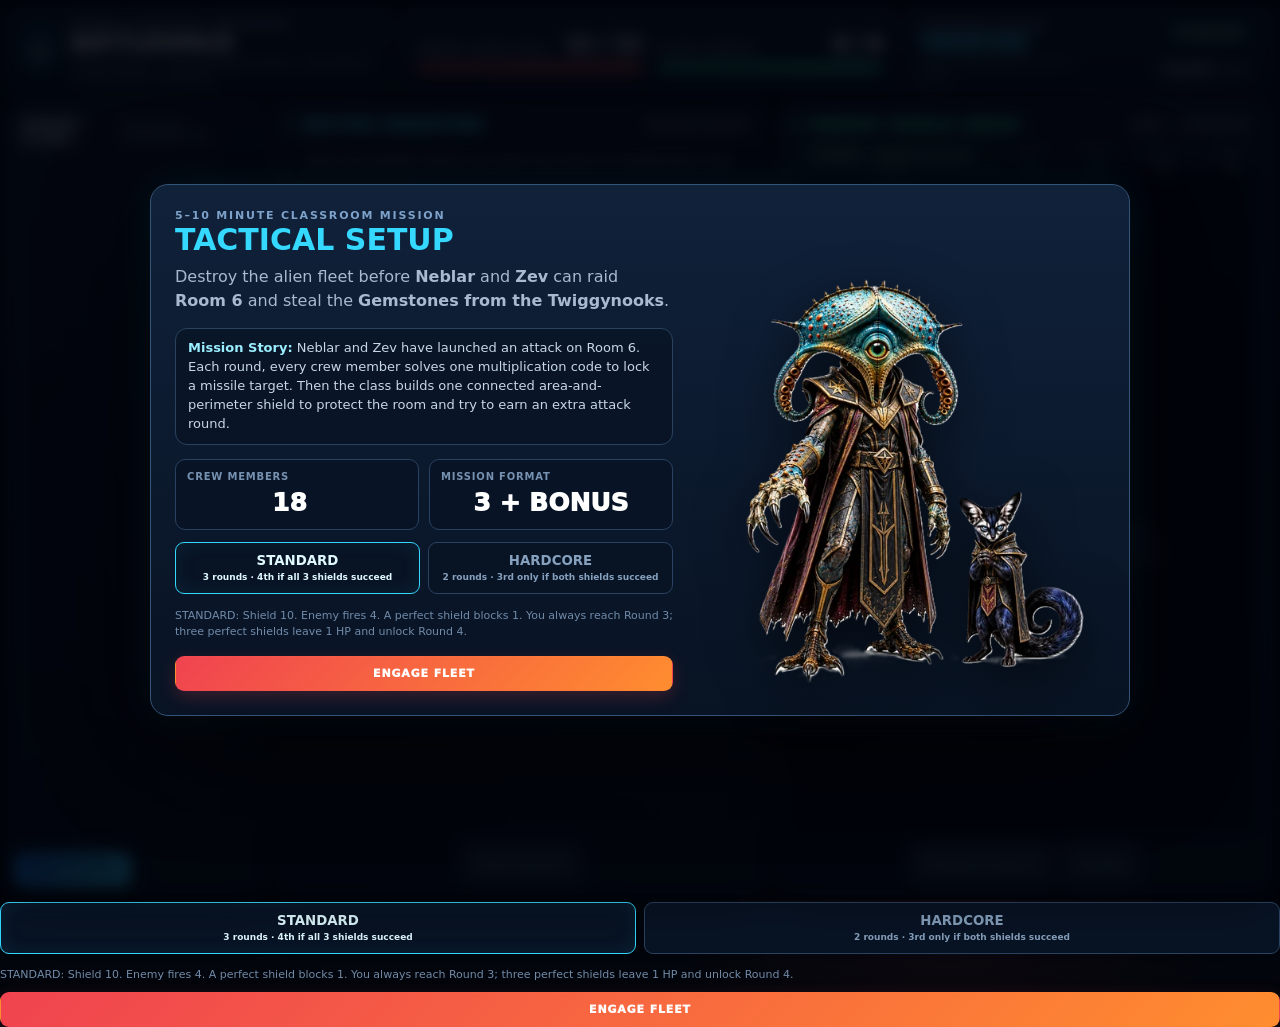
==== index.html @ 0ee43650 "Rename index.html.html to index.html" ====
<!DOCTYPE html>
<html lang="en">
<head>
<meta charset="UTF-8">
<meta name="viewport" content="width=device-width, initial-scale=1.0">
<title>BattleSpace: Classroom Tactical Command</title>
<style>
:root{--bg:#030711;--panel:rgba(9,18,34,.88);--panel2:rgba(7,14,28,.74);--line:#223556;--cyan:#35d8ff;--cyan2:#0b8cff;--amber:#ffb020;--red:#ff4d5a;--green:#25e2a4;--text:#f4f8ff;--muted:#89a0bd;--violet:#9b7bff;}
*{box-sizing:border-box;user-select:none;font-family:Inter,'Segoe UI',system-ui,-apple-system,sans-serif}
html,body{margin:0;min-height:100%;background:#02050b;color:var(--text)}
body{min-height:100vh;overflow-x:hidden;background:
radial-gradient(circle at 18% 20%,rgba(53,216,255,.08),transparent 24%),
radial-gradient(circle at 82% 14%,rgba(155,123,255,.10),transparent 26%),
radial-gradient(circle at 74% 82%,rgba(255,77,90,.055),transparent 23%),
linear-gradient(180deg,#050a14 0%,#02050b 70%);}
body:before{content:"";position:fixed;inset:0;pointer-events:none;opacity:.48;background-image:
radial-gradient(circle,#fff 0 1px,transparent 1.4px),radial-gradient(circle,#8edfff 0 1px,transparent 1.2px),radial-gradient(circle,#fff 0 .7px,transparent 1px);background-size:117px 117px,173px 173px,89px 89px;background-position:13px 31px,51px 7px,76px 54px;animation:drift 80s linear infinite}
@keyframes drift{to{background-position:240px 100px,-160px 220px,180px -90px}}
.shell{width:min(1770px,calc(100vw - 16px));margin:8px auto 10px;position:relative;z-index:1;display:flex;flex-direction:column;height:calc(100vh - 16px)}
.hud{display:grid;grid-template-columns:1.05fr 1.35fr 1fr;gap:8px;margin-bottom:8px}
.hud-card{background:linear-gradient(180deg,rgba(16,29,51,.96),rgba(8,17,32,.94));border:1px solid #28405f;border-radius:14px;min-height:70px;padding:9px 14px;box-shadow:0 12px 36px rgba(0,0,0,.25),inset 0 1px rgba(255,255,255,.035)}
.mission-brand{display:flex;align-items:center;gap:14px} .brand-mark{width:48px;height:48px;border-radius:50%;display:grid;place-items:center;border:1px solid rgba(53,216,255,.55);box-shadow:0 0 22px rgba(53,216,255,.18);background:radial-gradient(circle,rgba(53,216,255,.18),rgba(53,216,255,.03));font-size:24px}
.kicker{font-size:11px;letter-spacing:1.8px;text-transform:uppercase;color:#7ea2ca;font-weight:800} .brand-title{font-size:20px;font-weight:950;letter-spacing:.8px} .brand-sub{font-size:12px;color:#8097b4;margin-top:2px}
.hud-stat-row{display:grid;grid-template-columns:1fr 1fr;gap:14px;height:100%;align-items:center} .hud-stat{min-width:0} .stat-line{display:flex;justify-content:space-between;gap:8px;align-items:end} .stat-lbl{font-size:11px;color:#8aa4c3;text-transform:uppercase;letter-spacing:1px;font-weight:800} .stat-val{font-size:20px;font-weight:950} .bar{height:9px;border-radius:99px;background:#07111f;border:1px solid #1f3653;margin-top:7px;overflow:hidden} .bar-fill{height:100%;width:100%;border-radius:inherit;transition:width .35s ease;background:linear-gradient(90deg,var(--cyan2),var(--cyan));box-shadow:0 0 15px rgba(53,216,255,.5)} .bar-fill.enemy{background:linear-gradient(90deg,#c53646,var(--red));box-shadow:0 0 15px rgba(255,77,90,.4)} .bar-fill.shield{background:linear-gradient(90deg,#0fa977,var(--green));box-shadow:0 0 15px rgba(37,226,164,.4)}
.phase-card{display:flex;align-items:center;justify-content:space-between;gap:12px} .phase-name{font-size:17px;font-weight:950;color:var(--cyan)} .phase-actions{display:flex;align-items:center;gap:7px;flex-wrap:wrap;justify-content:flex-end}.round-pill,.mode-pill{border:1px solid #29425f;border-radius:999px;padding:7px 11px;color:#cbd9ea;font-size:12px;font-weight:900;white-space:nowrap;background:#091425}.mode-pill{cursor:pointer;color:#8fffd5;border-color:#237a64}.mode-pill.hard{color:#ffd176;border-color:#8f651e}
.deck{display:grid;grid-template-columns:258px minmax(0,1fr) minmax(0,1fr);gap:8px;align-items:stretch;flex:1;min-height:0}
.panel{background:linear-gradient(180deg,rgba(13,25,45,.94),rgba(7,15,29,.9));border:1px solid #263b58;border-radius:16px;box-shadow:0 20px 50px rgba(0,0,0,.24),inset 0 1px rgba(255,255,255,.025);position:relative;overflow:hidden}
.panel:before{content:"";position:absolute;inset:0;pointer-events:none;background:linear-gradient(120deg,rgba(255,255,255,.018),transparent 35%,rgba(53,216,255,.018));}
.fleet{padding:12px;display:flex;flex-direction:column;gap:8px;min-height:0} .panel-head{display:flex;justify-content:space-between;align-items:center;margin-bottom:2px} .panel-title{font-size:14px;text-transform:uppercase;letter-spacing:1.25px;font-weight:950;color:#bdd0e9} .micro{font-size:10px;color:#617d9d;text-transform:uppercase;letter-spacing:1px;font-weight:800}
.ship-card{border:1px solid #263a56;background:rgba(3,8,17,.72);border-radius:12px;overflow:hidden;position:relative;transition:.35s;min-height:156px} .ship-card.destroyed{filter:saturate(.2);border-color:rgba(255,77,90,.55)} .ship-card.destroyed .ship-art{opacity:.25;transform:translateY(8px) rotate(-2deg) scale(.96)} .ship-card.destroyed:after{content:"DESTROYED";position:absolute;inset:0;display:grid;place-items:center;font-size:22px;font-weight:1000;letter-spacing:2px;color:#ff7f89;text-shadow:0 0 18px #ff3546;background:linear-gradient(180deg,transparent,rgba(90,5,14,.17))}
.ship-visual{height:92px;position:relative;display:flex;align-items:center;justify-content:center;background:radial-gradient(circle at 50% 55%,rgba(53,216,255,.09),transparent 57%)} .ship-art{max-height:88px;max-width:95%;object-fit:contain;transition:.4s;filter:drop-shadow(0 8px 9px rgba(0,0,0,.72))} .ship-card.damage .ship-art{animation:damageFlash .45s} @keyframes damageFlash{0%,100%{filter:drop-shadow(0 8px 9px rgba(0,0,0,.72))}45%{filter:drop-shadow(0 0 16px #ff4351) brightness(1.55)}}
.ship-info{padding:7px 10px 10px;border-top:1px solid #17283f} .ship-top{display:flex;align-items:center;justify-content:space-between;gap:6px} .ship-name{font-size:12px;font-weight:950;color:#f4bd4e} .ship-role{font-size:9px;color:#6f89a8;text-transform:uppercase;font-weight:900;letter-spacing:.8px} .ship-bottom{display:flex;justify-content:space-between;align-items:center;margin-top:7px} .mini-grid{display:grid;gap:2px} .mini-cell{width:11px;height:11px;border-radius:2px;background:#1a2a40;border:1px solid #2a405f} .mini-cell.filled{background:#d84251;border-color:#ff6671;box-shadow:0 0 5px rgba(255,77,90,.55)} .hull-dots{display:flex;gap:4px} .hull-dot{width:8px;height:8px;border-radius:50%;background:#ff5361;box-shadow:0 0 7px rgba(255,77,90,.4)} .hull-dot.down{background:#26354a;box-shadow:none}
.board{padding:10px 10px 8px;min-width:0;display:flex;flex-direction:column;min-height:0} .board-head{display:flex;justify-content:space-between;align-items:center;gap:10px;margin-bottom:7px} .board-title{font-size:15px;font-weight:1000;letter-spacing:.9px;text-transform:uppercase} .board-title.attack{color:var(--cyan)} .board-title.defense{color:var(--green)} .board-chip{font-size:10px;border:1px solid #2b4261;background:#07111f;border-radius:999px;padding:5px 9px;color:#9eb5d0;font-weight:900;letter-spacing:.7px;text-transform:uppercase}
.scan-wrap{display:grid;grid-template-columns:20px minmax(0,1fr);grid-template-rows:16px minmax(0,1fr);gap:3px;flex:1;min-height:0} .coord-top{grid-column:2;display:grid;grid-template-columns:repeat(8,1fr);font-size:8px;color:#537395;text-align:center;font-weight:900;letter-spacing:.8px} .coord-left{grid-row:2;display:grid;grid-template-rows:repeat(8,1fr);font-size:8px;color:#537395;text-align:center;align-items:center;font-weight:900} .grid-8{grid-column:2;grid-row:2;display:grid;grid-template-columns:repeat(8,1fr);grid-template-rows:repeat(8,1fr);gap:4px;aspect-ratio:1;width:100%;height:100%;align-self:center;position:relative;min-height:0}
.cell{position:relative;overflow:hidden;background:linear-gradient(180deg,rgba(6,15,28,.96),rgba(4,10,20,.96));border:1px solid #1b314c;border-radius:7px;display:flex;flex-direction:column;align-items:center;justify-content:center;min-width:0;font-size:clamp(13px,1.2vw,21px);font-weight:950;color:#f4f8ff;cursor:pointer;transition:.18s;box-shadow:inset 0 0 0 1px rgba(255,255,255,.008)} .cell:before{content:"";position:absolute;inset:0;background:linear-gradient(90deg,transparent 49%,rgba(53,216,255,.025) 50%,transparent 51%),linear-gradient(0deg,transparent 49%,rgba(53,216,255,.025) 50%,transparent 51%);pointer-events:none} .cell:hover:not(.locked):not(.disabled){border-color:#39d8ff;transform:translateY(-1px);box-shadow:0 0 13px rgba(53,216,255,.12)} .cell.disabled{cursor:default;color:#24364c;background:#050b15} .cell.primed{border-color:#ffb020;background:radial-gradient(circle,rgba(255,176,32,.16),rgba(7,12,20,.98));color:#ffd178;box-shadow:inset 0 0 16px rgba(255,176,32,.08),0 0 11px rgba(255,176,32,.08)} .cell.primed:after{content:"⌖";position:absolute;right:4px;top:1px;font-size:12px;color:#ffb020} .cell.misfire{border-color:#4a5a6d;color:#6f839b;background:#0a111b;font-size:clamp(9px,.8vw,13px)} .cell.hit{background:radial-gradient(circle,#ff7b51 0 12%,#d92d42 30%,#4a0812 73%);border-color:#ff7e88;color:white;box-shadow:0 0 18px rgba(255,77,90,.32)} .cell.ping{background:radial-gradient(circle,rgba(255,176,32,.22),rgba(15,14,11,.98));border-color:#d99824;color:#ffc45c} .cell.miss-clean{background:#050a12;border-color:#101c2c;color:#24405f} .p-num{font-size:1.35em;line-height:1} .p-lbl{font-size:.43em;letter-spacing:.8px;text-transform:uppercase;color:#dca94f;margin-top:2px} .cell.impact{animation:impact .38s ease} @keyframes impact{0%{transform:scale(.92);filter:brightness(2.3)}50%{transform:scale(1.08)}100%{transform:scale(1)}}
.controls{display:flex;gap:8px;justify-content:center;margin-top:8px;min-height:40px} .btn{border:1px solid transparent;border-radius:9px;padding:10px 16px;font-size:11px;font-weight:1000;letter-spacing:.85px;text-transform:uppercase;color:white;cursor:pointer;transition:.16s;box-shadow:0 8px 18px rgba(0,0,0,.25)} .btn:hover:not(:disabled){filter:brightness(1.11);transform:translateY(-1px)} .btn:active:not(:disabled){transform:scale(.98)} .btn:disabled{background:#1b2a3c!important;color:#52677f!important;border-color:#283d57!important;box-shadow:none;cursor:not-allowed} .btn-fire{background:linear-gradient(135deg,#f04350,#ff8d2f);box-shadow:0 6px 18px rgba(240,67,80,.22)} .btn-defend{background:linear-gradient(135deg,#16b37f,#25e2a4);color:#03140f} .btn-blue{background:linear-gradient(135deg,#176eea,#35d8ff);color:#03121b} .btn-ghost{background:#18283d;border-color:#2d4460;color:#bdd0e8}
.status-strip{min-height:34px;border:1px solid #24415f;border-radius:9px;background:rgba(5,13,24,.77);display:flex;align-items:center;justify-content:center;padding:5px 10px;text-align:center;font-size:10px;color:#9db7d4;font-weight:850;letter-spacing:.25px;margin-bottom:7px;line-height:1.25} .status-strip.alert{border-color:#a76e14;color:#ffd176;background:rgba(75,47,8,.25)} .status-strip.good{border-color:#158965;color:#8fffd5;background:rgba(4,70,51,.26)}
.shield-topline{display:grid;grid-template-columns:minmax(0,1.25fr) minmax(260px,.95fr);gap:6px;align-items:stretch;margin-bottom:7px} .shield-topline .status-strip{margin-bottom:0} .def-metrics{display:grid;grid-template-columns:repeat(4,1fr);gap:5px} .metric{border:1px solid #20405b;background:#061322;border-radius:8px;text-align:center;padding:4px 3px;min-width:0} .metric .m-label{font-size:7px;text-transform:uppercase;color:#6685a6;font-weight:900;letter-spacing:.55px;white-space:nowrap} .metric .m-val{font-size:14px;font-weight:1000;color:#d9f8ef;margin-top:1px} .metric.target .m-val{color:#54efb9} .defense-idle{position:absolute;inset:64px 10px 52px;z-index:4;border:1px dashed #28435e;border-radius:12px;background:rgba(3,8,16,.74);display:flex;flex-direction:column;align-items:center;justify-content:center;text-align:center;padding:16px;color:#7190b2;backdrop-filter:blur(3px)} .defense-idle .shield-icon{font-size:46px;filter:drop-shadow(0 0 16px rgba(37,226,164,.23));margin-bottom:6px} .defense-idle strong{color:#b8d1e7;font-size:13px;letter-spacing:.7px} .defense-idle small{max-width:280px;line-height:1.35;margin-top:5px;font-size:11px}
.cell.shield-drawn{background:radial-gradient(circle,rgba(37,226,164,.28),rgba(5,65,49,.74));border-color:#32e6aa;color:#c8ffeb;box-shadow:inset 0 0 18px rgba(37,226,164,.14),0 0 8px rgba(37,226,164,.08)} .cell.shield-drawn:after{content:"";position:absolute;width:45%;height:52%;border:2px solid #b9ffe4;border-top-left-radius:50%;border-top-right-radius:50%;border-bottom-left-radius:52%;border-bottom-right-radius:52%;opacity:.7;clip-path:polygon(50% 0,100% 16%,88% 75%,50% 100%,12% 75%,0 16%)}
.modal-overlay{position:fixed;inset:0;z-index:1000;background:rgba(0,3,9,.82);display:flex;align-items:center;justify-content:center;padding:18px;backdrop-filter:blur(8px)} .modal{width:min(470px,95vw);background:linear-gradient(180deg,#10213a,#081323);border:1px solid #345478;border-radius:18px;padding:23px;box-shadow:0 28px 100px rgba(0,0,0,.65),0 0 40px rgba(53,216,255,.09);text-align:center} .modal h1,.modal h2{margin:0 0 8px} .modal p{color:#a8bad0;line-height:1.5;margin:8px 0 15px} .setup-modal{width:min(980px,96vw);text-align:left;padding:24px} .setup-layout{display:grid;grid-template-columns:minmax(0,1.1fr) minmax(280px,.9fr);gap:10px;align-items:center} .setup-copy{padding-right:8px} .setup-story{font-size:13px;color:#c7d6e8;background:rgba(6,16,31,.56);border:1px solid #29435f;border-radius:12px;padding:10px 12px;margin:10px 0 14px;line-height:1.45} .setup-story strong{color:#9beeff} .setup-art{display:flex;align-items:flex-end;justify-content:center;min-height:100%} .setup-art img{max-width:100%;max-height:520px;object-fit:contain;filter:drop-shadow(0 16px 26px rgba(0,0,0,.55))} .setup-grid{display:grid;grid-template-columns:1fr 1fr;gap:10px;margin:12px 0} .setup-option{border:1px solid #2a4261;background:#081426;border-radius:10px;padding:11px;text-align:left} .setup-option label{display:block;font-size:10px;color:#7791b0;text-transform:uppercase;font-weight:900;letter-spacing:.8px;margin-bottom:5px} .setup-option input{width:100%;font-size:25px;text-align:center;font-weight:950;background:transparent;border:none;color:white;outline:none} .diff-toggle{display:flex;gap:8px;margin:10px 0 14px} .diff-btn{flex:1;border:1px solid #2b4362;border-radius:9px;padding:10px;background:#081324;color:#86a1be;font-weight:900;cursor:pointer} .diff-btn.active{border-color:#35d8ff;color:#dff9ff;box-shadow:inset 0 0 20px rgba(53,216,255,.08)} .setup-note{font-size:11px!important;color:#718ba9!important;margin-top:0!important}
.keypad-question{font-size:29px;font-weight:1000;color:#c8f7ff} .pad-display{height:58px;border:1px solid #2e4969;border-radius:9px;background:#050d18;color:white;font-size:32px;font-weight:1000;display:grid;place-items:center;margin:13px 0} .key-grid{display:grid;grid-template-columns:repeat(3,1fr);gap:7px} .pad-btn{border:1px solid #294360;background:#15263c;color:#eef7ff;border-radius:9px;padding:12px;font-size:18px;font-weight:950;cursor:pointer} .pad-btn.enter{grid-column:span 2;background:linear-gradient(135deg,#0b87f2,#35d8ff);color:#03111b} .pad-btn.clear{background:#82303b} .result-big{font-size:56px;margin:4px 0 0} .result-detail{white-space:pre-line}
.toast{position:fixed;left:50%;top:94px;transform:translateX(-50%) translateY(-12px);z-index:1200;opacity:0;pointer-events:none;transition:.2s;background:rgba(4,12,23,.97);border:2px solid #2b496a;border-radius:14px;padding:13px 22px;color:#eaf7ff;font-weight:950;font-size:15px;letter-spacing:.35px;box-shadow:0 16px 44px rgba(0,0,0,.5);max-width:min(760px,90vw);text-align:center}.toast.show{opacity:1;transform:translateX(-50%) translateY(0)} .toast.danger{border-color:#d65a66;color:#ffd2d6;background:rgba(40,7,13,.97)} .toast.good{border-color:#1f9c74;color:#baffea;background:rgba(4,34,27,.97)}
.new-mission{position:fixed;left:14px;bottom:14px;z-index:70;padding:10px 14px;font-size:10px}
@media(max-width:1250px){.deck{grid-template-columns:220px 1fr 1fr}.ship-card{min-height:150px}.ship-visual{height:84px}.ship-art{max-height:80px}.shield-topline{grid-template-columns:1fr}.setup-modal{width:min(920px,96vw)}}
@media(max-width:980px){body{overflow:auto}.shell{height:auto}.hud{grid-template-columns:1fr 1fr}.phase-card{grid-column:1/-1}.deck{grid-template-columns:1fr}.fleet{display:grid;grid-template-columns:repeat(3,1fr)}.fleet .panel-head{grid-column:1/-1}.ship-card{min-height:120px}.ship-visual{height:72px}.ship-art{max-height:68px}.grid-8{max-height:none}.setup-layout{grid-template-columns:1fr}.setup-copy{padding-right:0}.setup-art{order:-1;max-height:280px}.setup-art img{max-height:260px}.shield-topline{grid-template-columns:1fr}.new-mission{left:auto;right:12px;bottom:12px}}
@media(min-width:981px){body{overflow:hidden}}</style>
</head>
<body>
<div class="shell">
  <div class="hud">
    <div class="hud-card mission-brand"><div class="brand-mark">⌖</div><div><div class="kicker">Room 6 Tactical Network</div><div class="brand-title">BATTLESPACE</div><div class="brand-sub" id="mission-sub">Quick Mission · 3 guaranteed attack rounds · earn a 4th with perfect shielding</div></div></div>
    <div class="hud-card"><div class="hud-stat-row">
      <div class="hud-stat"><div class="stat-line"><span class="stat-lbl">Enemy Fleet Hull</span><span class="stat-val" id="disp-hull">11 / 11</span></div><div class="bar"><div class="bar-fill enemy" id="bar-hull"></div></div></div>
      <div class="hud-stat"><div class="stat-line"><span class="stat-lbl">Class Shield</span><span class="stat-val" id="disp-shield">6 / 6</span></div><div class="bar"><div class="bar-fill shield" id="bar-shield"></div></div></div>
    </div></div>
    <div class="hud-card phase-card"><div><div class="kicker">Current Phase</div><div class="phase-name" id="phase-name">TARGETING</div><div class="brand-sub" id="crew-line">Crew responses 0 / 18 · 0 locks</div></div><div class="phase-actions"><button class="mode-pill" id="mode-pill" onclick="toggleTopDifficulty()">STANDARD</button><div class="round-pill" id="round-pill">ROUND 1 / 3</div></div></div>
  </div>

  <div class="deck">
    <aside class="panel fleet" id="fleet-panel"><div class="panel-head"><div class="panel-title">Enemy Fleet</div><div class="micro">Tactical silhouettes</div></div></aside>

    <section class="panel board" id="attack-panel">
      <div class="board-head"><div class="board-title attack">⚡ Sector Targeting</div><div class="board-chip">Multiplication</div></div>
      <div class="status-strip" id="attack-status">Each crew member selects one sector and solves its multiplication code.</div>
      <div class="scan-wrap"><div></div><div class="coord-top" id="atk-col-labels"></div><div class="coord-left" id="atk-row-labels"></div><div class="grid-8" id="attack-grid"></div></div>
      <div class="controls"><button class="btn btn-fire" id="btn-fire" disabled onclick="fireSalvo()">FIRE VOLLEY</button></div>
    </section>

    <section class="panel board" id="defense-panel">
      <div class="board-head"><div class="board-title defense">🛡 Energy Shield Array</div><div class="board-chip">Area + Perimeter</div></div>
      <div class="shield-topline"><div class="status-strip good" id="shield-req">STANDBY · Shield generator ready</div><div class="def-metrics"><div class="metric target"><div class="m-label">Target A</div><div class="m-val" id="target-area">—</div></div><div class="metric target"><div class="m-label">Target P</div><div class="m-val" id="target-perim">—</div></div><div class="metric"><div class="m-label">Current A</div><div class="m-val" id="current-area">—</div></div><div class="metric"><div class="m-label">Current P</div><div class="m-val" id="current-perim">—</div></div></div></div>
      <div class="scan-wrap"><div></div><div class="coord-top" id="def-col-labels"></div><div class="coord-left" id="def-row-labels"></div><div class="grid-8" id="defense-grid"></div></div>
      <div class="defense-idle" id="defense-idle"><div class="shield-icon">⬡</div><strong>SHIELD ON STANDBY</strong><small>After each attack round, build one connected shield shape. Get the area and perimeter exactly right to reduce damage and earn the bonus round.</small></div>
      <div class="controls"><button class="btn btn-defend" id="btn-defend" disabled onclick="resolveDefense()">ENGAGE SHIELD</button><button class="btn btn-ghost" id="btn-clear" disabled onclick="clearDefenseDrawing()">CLEAR</button></div>
    </section>
  </div>
</div>
<button class="btn btn-blue new-mission" onclick="location.reload()">NEW MISSION</button>
<div class="toast" id="toast"></div>

<div class="modal-overlay" id="setup-modal">
  <div class="modal setup-modal"><div class="setup-layout"><div class="setup-copy"><div class="kicker">5–10 minute classroom mission</div><h1 style="color:var(--cyan);font-size:30px;margin-bottom:4px">TACTICAL SETUP</h1><p>Destroy the alien fleet before <strong>Neblar</strong> and <strong>Zev</strong> can raid <strong>Room 6</strong> and steal the <strong>Gemstones from the Twiggynooks</strong>.</p><div class="setup-story"><strong>Mission Story:</strong> Neblar and Zev have launched an attack on Room 6. Each round, every crew member solves one multiplication code to lock a missile target. Then the class builds one connected area-and-perimeter shield to protect the room and try to earn an extra attack round.</div>
    <div class="setup-grid"><div class="setup-option"><label>Crew members</label><input id="player-input" type="number" min="8" max="30" value="18"></div><div class="setup-option"><label>Mission format</label><input id="mission-format" value="3 + BONUS" disabled></div></div>
    <div class="diff-toggle"><button class="diff-btn active" id="std-btn" onclick="setDifficulty(false)">STANDARD<br><span style="font-size:9px;font-weight:600">3 rounds · 4th if all 3 shields succeed</span></button><button class="diff-btn" id="hard-btn" onclick="setDifficulty(true)">HARDCORE<br><span style="font-size:9px;font-weight:600">2 rounds · 3rd only if both shields succeed</span></button></div>
    <p class="setup-note" id="setup-note">STANDARD: Shield 10. Enemy fires 4. A perfect shield blocks 1. You always reach Round 3; three perfect shields leave 1 HP and unlock Round 4.</p>
    <button class="btn btn-fire" style="width:100%" onclick="startGame()">ENGAGE FLEET</button></div><div class="setup-art"><img src="[data-uri]" alt="Neblar and Zev"></div></div>
  </div>
</div>
    <div class="diff-toggle"><button class="diff-btn active" id="std-btn" onclick="setDifficulty(false)">STANDARD<br><span style="font-size:9px;font-weight:600">3 rounds · 4th if all 3 shields succeed</span></button><button class="diff-btn" id="hard-btn" onclick="setDifficulty(true)">HARDCORE<br><span style="font-size:9px;font-weight:600">2 rounds · 3rd only if both shields succeed</span></button></div>
    <p class="setup-note" id="setup-note">STANDARD: Shield 10. Enemy fires 4. A perfect shield blocks 1. You always reach Round 3; three perfect shields leave 1 HP and unlock Round 4.</p>
    <button class="btn btn-fire" style="width:100%" onclick="startGame()">ENGAGE FLEET</button>
  </div>
</div>

<div class="modal-overlay" id="keypad-modal" style="display:none"><div class="modal"><div class="kicker">Target calibration</div><div class="keypad-question" id="pad-prompt">4 × 5 = ?</div><div class="pad-display" id="pad-display"></div><div class="key-grid">
<button class="pad-btn" onclick="pressKey('1')">1</button><button class="pad-btn" onclick="pressKey('2')">2</button><button class="pad-btn" onclick="pressKey('3')">3</button><button class="pad-btn" onclick="pressKey('4')">4</button><button class="pad-btn" onclick="pressKey('5')">5</button><button class="pad-btn" onclick="pressKey('6')">6</button><button class="pad-btn" onclick="pressKey('7')">7</button><button class="pad-btn" onclick="pressKey('8')">8</button><button class="pad-btn" onclick="pressKey('9')">9</button><button class="pad-btn clear" onclick="clearKey()">C</button><button class="pad-btn" onclick="pressKey('0')">0</button><button class="pad-btn" onclick="closeKeypad()">✕</button><button class="pad-btn enter" onclick="commitTarget()">LOCK TARGET</button></div></div></div>

<div class="modal-overlay" id="shield-result-modal" style="display:none"><div class="modal"><div class="result-big" id="sr-icon">🛡</div><h2 id="sr-title">SHIELD SUCCESS</h2><p class="result-detail" id="sr-msg"></p><button class="btn btn-blue" id="shield-next-btn" style="width:100%" onclick="advanceAfterDefense()">NEXT ATTACK ROUND</button></div></div>
<div class="modal-overlay" id="outcome-modal" style="display:none"><div class="modal"><div class="result-big" id="outcome-icon">🏆</div><h1 id="outcome-title"></h1><p id="outcome-msg"></p><button class="btn btn-blue" style="width:100%" onclick="hideOutcomeModal()">VIEW FINAL SCANNERS</button></div></div>

<script>
const SHIP_IMAGES={lev:'[data-uri]',bas:'[data-uri]',rap:'[data-uri]'};
const SHIPS=[
 {id:'lev',name:'Stellar Leviathan',role:'Flagship',shape:[[0,0],[1,0],[2,0],[1,1]],color:'#a58cff'},
 {id:'bas',name:'Nebula Basilisk',role:'Striker',shape:[[0,0],[0,1],[0,2],[1,2]],color:'#ff9a42'},
 {id:'rap',name:'Quasar Raptor',role:'Interceptor',shape:[[0,0],[1,0],[0,1]],color:'#42d9ff'}
];
let basePlayerCount=18,currentRound=1,maxRounds=3,isHardMode=false,attemptCount=0,inputVal='',currentActiveCell=null,defenseMode=false,drawnShieldCells=new Set(),requiredArea=0,requiredPerimeter=0,currentShields=10,classMaxShields=10,enemyDamage=4,shieldBlockValue=1,shieldSuccesses=0,alienCellMap=new Map(),shipStates=[],primedAttackCells=new Map(),resolving=false,missionStarted=false,pendingEndAfterDefense=false;
const SHIELD_PRESETS=[{a:4,p:8},{a:4,p:10},{a:5,p:12},{a:6,p:10},{a:6,p:14},{a:8,p:12},{a:9,p:12},{a:10,p:14},{a:12,p:14},{a:12,p:16},{a:15,p:16},{a:16,p:16}];

function applyDifficultyUI(){
  document.getElementById('std-btn').classList.toggle('active',!isHardMode);
  document.getElementById('hard-btn').classList.toggle('active',isHardMode);
  const pill=document.getElementById('mode-pill');
  pill.innerText=isHardMode?'HARDCORE':'STANDARD'; pill.classList.toggle('hard',isHardMode);
  document.getElementById('mission-format').value=isHardMode?'2 + BONUS':'3 + BONUS';
  document.getElementById('mission-sub').innerText=isHardMode?'Hard Mission · 2 guaranteed rounds · earn Round 3 with two perfect shields':'Quick Mission · 3 guaranteed rounds · earn Round 4 with perfect shielding';
  document.getElementById('setup-note').innerText=isHardMode?
    'HARDCORE: Shield 8. Enemy fires 5. A perfect shield blocks 2. You always reach Round 2; both shields must succeed to leave 2 HP and unlock Round 3. Live shield readings are hidden.':
    'STANDARD: Shield 10. Enemy fires 4. A perfect shield blocks 1. You always reach Round 3; three perfect shields leave 1 HP and unlock Round 4.';
}
function setDifficulty(hard){if(missionStarted)return;isHardMode=hard;applyDifficultyUI()}
function toggleTopDifficulty(){if(missionStarted){showToast('MODE LOCKED FOR THIS MISSION · press NEW MISSION to change it','');return}isHardMode=!isHardMode;applyDifficultyUI()}
function labels(){const letters='ABCDEFGH'.split('');for(const id of ['atk-col-labels','def-col-labels'])document.getElementById(id).innerHTML=letters.map(x=>`<span>${x}</span>`).join('');for(const id of ['atk-row-labels','def-row-labels'])document.getElementById(id).innerHTML=[1,2,3,4,5,6,7,8].map(x=>`<span>${x}</span>`).join('')}
function renderFleet(){const panel=document.getElementById('fleet-panel');panel.querySelectorAll('.ship-card').forEach(x=>x.remove());SHIPS.forEach(s=>{const card=document.createElement('div');card.className='ship-card';card.id='ship-'+s.id;let xs=s.shape.map(p=>p[0]),ys=s.shape.map(p=>p[1]),w=Math.max(...xs)+1,h=Math.max(...ys)+1;let filled=new Set(s.shape.map(([x,y])=>`${x},${y}`));let cells='';for(let y=0;y<h;y++)for(let x=0;x<w;x++)cells+=`<div class="mini-cell ${filled.has(`${x},${y}`)?'filled':''}"></div>`;card.innerHTML=`<div class="ship-visual"><img class="ship-art" src="${SHIP_IMAGES[s.id]}" alt=""></div><div class="ship-info"><div class="ship-top"><span class="ship-name">${s.name}</span><span class="ship-role">${s.role}</span></div><div class="ship-bottom"><div class="mini-grid" style="grid-template-columns:repeat(${w},11px)">${cells}</div><div class="hull-dots" id="dots-${s.id}" title="Ship identity is not revealed by partial hits">${s.shape.map(()=>'<i class="hull-dot"></i>').join('')}</div></div></div>`;panel.appendChild(card)})}
function startGame(){
  basePlayerCount=Math.max(8,Math.min(30,parseInt(document.getElementById('player-input').value)||18)); missionStarted=true;
  if(isHardMode){classMaxShields=8;currentShields=8;enemyDamage=5;shieldBlockValue=2;maxRounds=2}else{classMaxShields=10;currentShields=10;enemyDamage=4;shieldBlockValue=1;maxRounds=3}
  currentRound=1;shieldSuccesses=0;attemptCount=0;pendingEndAfterDefense=false;
  document.getElementById('setup-modal').style.display='none';labels();renderFleet();buildAttackGrid();buildDefenseGrid();spawnHiddenFleet();
  document.getElementById('attack-status').innerText='Round 1 · each crew member selects one sector and solves its multiplication code.';
  document.getElementById('shield-req').innerText=`STANDBY · Enemy volley: ${enemyDamage} missiles`;
  updateHUD();
}
function buildAttackGrid(){const grid=document.getElementById('attack-grid');grid.innerHTML='';const axisA=[2,3,4,5,6,7,8,10],axisB=[1,2,3,4,5,6,7,8],qs=[];for(const a of axisA)for(const b of axisB)qs.push(Math.random()>.5?{x:a,y:b,product:a*b}:{x:b,y:a,product:a*b});for(let i=qs.length-1;i>0;i--){const j=Math.floor(Math.random()*(i+1));[qs[i],qs[j]]=[qs[j],qs[i]]}qs.forEach((q,idx)=>{const c=document.createElement('div');c.className='cell';c.id=`atk-${idx}`;c.dataset.idx=idx;c.dataset.x=q.x;c.dataset.y=q.y;c.dataset.product=q.product;c.innerText=`${q.x}×${q.y}`;c.onclick=()=>openKeypad(c);grid.appendChild(c)})}
function buildDefenseGrid(){const grid=document.getElementById('defense-grid');grid.innerHTML='';for(let i=0;i<64;i++){const c=document.createElement('div');c.className='cell disabled';c.id='def-'+i;c.onclick=()=>toggleShieldCell(i);grid.appendChild(c)}}
function spawnHiddenFleet(){alienCellMap.clear();shipStates=[];SHIPS.forEach(s=>{let placed=false,tries=0,indices=[];while(!placed&&tries++<500){let rot=Math.floor(Math.random()*4);let oriented=s.shape.map(([x,y])=>rot===1?[-y,x]:rot===2?[-x,-y]:rot===3?[y,-x]:[x,y]);let minX=Math.min(...oriented.map(p=>p[0])),maxX=Math.max(...oriented.map(p=>p[0])),minY=Math.min(...oriented.map(p=>p[1])),maxY=Math.max(...oriented.map(p=>p[1]));let ox=Math.floor(Math.random()*(8-(maxX-minX)))-minX,oy=Math.floor(Math.random()*(8-(maxY-minY)))-minY;indices=oriented.map(([x,y])=>(y+oy)*8+(x+ox));if(!indices.some(i=>alienCellMap.has(i)))placed=true}indices.forEach(i=>alienCellMap.set(i,s.id));shipStates.push({...s,cells:new Set(indices),hits:new Set(),destroyed:false})})}
function openKeypad(cell){if(defenseMode||resolving||attemptCount>=basePlayerCount||cell.classList.contains('locked')||cell.classList.contains('primed'))return;currentActiveCell=cell;inputVal='';document.getElementById('pad-display').innerText='';document.getElementById('pad-prompt').innerText=`${cell.dataset.x} × ${cell.dataset.y} = ?`;document.getElementById('keypad-modal').style.display='flex'}
function pressKey(n){if(inputVal.length<3){inputVal+=n;document.getElementById('pad-display').innerText=inputVal}}function clearKey(){inputVal='';document.getElementById('pad-display').innerText=''}function closeKeypad(){document.getElementById('keypad-modal').style.display='none';currentActiveCell=null}
function commitTarget(){if(!currentActiveCell)return;const cell=currentActiveCell,correct=+cell.dataset.product,entered=parseInt(inputVal,10),idx=+cell.dataset.idx;document.getElementById('keypad-modal').style.display='none';attemptCount++;if(entered===correct){cell.classList.add('primed');cell.innerHTML=`<span style="font-size:.68em;color:#d7a748">LOCKED</span>${correct}`;primedAttackCells.set(idx,cell);document.getElementById('attack-status').innerText=`Correct · missile locked. Crew responses ${attemptCount}/${basePlayerCount}.`}else{cell.classList.add('locked','misfire');cell.innerHTML=`<span style="font-size:.78em">NO LOCK</span><span style="font-size:.68em;color:#9eb0c3">${correct}</span>`;showToast(`TARGET LOCK FAILED · ${cell.dataset.x} × ${cell.dataset.y} = ${correct} · no missile added`,'danger');document.getElementById('attack-status').className='status-strip alert';document.getElementById('attack-status').innerText=`Last answer incorrect: no missile was primed. Crew responses ${attemptCount}/${basePlayerCount} · ${primedAttackCells.size} missiles ready.`}currentActiveCell=null;updateHUD();if(attemptCount>=basePlayerCount){document.getElementById('attack-status').className='status-strip good';document.getElementById('attack-status').innerText=`Crew complete · ${primedAttackCells.size} missile${primedAttackCells.size===1?'':'s'} locked. FIRE VOLLEY.`}}
window.addEventListener('keydown',e=>{if(document.getElementById('keypad-modal').style.display==='flex'){if(e.key>='0'&&e.key<='9')pressKey(e.key);else if(e.key==='Enter')commitTarget();else if(e.key==='Backspace'){inputVal=inputVal.slice(0,-1);document.getElementById('pad-display').innerText=inputVal}else if(e.key==='Escape')closeKeypad()}})
function updateHUD(){const hits=shipStates.reduce((n,s)=>n+s.hits.size,0),total=SHIPS.reduce((n,s)=>n+s.shape.length,0);document.getElementById('disp-hull').innerText=`${total-hits} / ${total}`;document.getElementById('bar-hull').style.width=`${(total-hits)/total*100}%`;document.getElementById('disp-shield').innerText=`${currentShields} / ${classMaxShields}`;document.getElementById('bar-shield').style.width=`${currentShields/classMaxShields*100}%`;document.getElementById('crew-line').innerText=`Crew responses ${attemptCount} / ${basePlayerCount} · ${primedAttackCells.size} locks · shields ${shieldSuccesses}`;const cap=isHardMode?3:4,base=isHardMode?2:3;document.getElementById('round-pill').innerText=currentRound>base?`BONUS ROUND ${currentRound} / ${cap}`:`ROUND ${currentRound} / ${base}${currentRound===base?' + BONUS?':''}`;document.getElementById('btn-fire').disabled=attemptCount<basePlayerCount||resolving||defenseMode}
function countProximity(idx){let cx=idx%8,cy=Math.floor(idx/8),n=0;for(let dx=-1;dx<=1;dx++)for(let dy=-1;dy<=1;dy++){if(!dx&&!dy)continue;let x=cx+dx,y=cy+dy;if(x>=0&&x<8&&y>=0&&y<8&&alienCellMap.has(y*8+x))n++}return n}
function sleep(ms){return new Promise(r=>setTimeout(r,ms))}
async function fireSalvo(){if(resolving||attemptCount<basePlayerCount)return;resolving=true;document.getElementById('btn-fire').disabled=true;document.getElementById('attack-status').className='status-strip alert';document.getElementById('attack-status').innerText=`ROUND ${currentRound} VOLLEY AWAY · resolving ${primedAttackCells.size} locked targets…`;for(const [idx,cell] of primedAttackCells){cell.classList.remove('primed');cell.classList.add('locked','impact');await sleep(70);if(alienCellMap.has(idx)){const sid=alienCellMap.get(idx),st=shipStates.find(s=>s.id===sid);st.hits.add(idx);cell.classList.add('hit');cell.innerHTML='💥<span style="font-size:.45em">HIT</span>';/* Do NOT reveal which ship was hit: identity remains hidden until destroyed. */if(st.hits.size===st.cells.size&&!st.destroyed){st.destroyed=true;destroyShipCard(st);showToast(st.name.toUpperCase()+' DESTROYED','good');await sleep(260)}}else{const p=countProximity(idx);if(p>0){cell.classList.add('ping');cell.innerHTML=`<span class="p-num">${p}</span><span class="p-lbl">contacts</span>`}else{cell.classList.add('miss-clean');cell.innerHTML='·'}}await sleep(45)}primedAttackCells.clear();resolving=false;updateHUD();const remaining=shipStates.reduce((n,s)=>n+(s.cells.size-s.hits.size),0);if(remaining===0){endGame(true);return}const baseRounds=isHardMode?2:3,bonusRound=isHardMode?3:4;if(currentRound<baseRounds){startDefensePhase();return}if(currentRound===baseRounds){startDefensePhase();return}if(currentRound===bonusRound){endGame(false);return}}
function destroyShipCard(st){const card=document.getElementById('ship-'+st.id);card.classList.add('destroyed');document.querySelectorAll('#dots-'+st.id+' .hull-dot').forEach(d=>d.classList.add('down'))}
function startDefensePhase(){defenseMode=true;drawnShieldCells.clear();document.getElementById('phase-name').innerText='COUNTERATTACK';document.getElementById('phase-name').style.color='var(--green)';document.getElementById('defense-idle').style.display='none';document.getElementById('shield-req').className='status-strip alert';const t=SHIELD_PRESETS[Math.floor(Math.random()*SHIELD_PRESETS.length)];requiredArea=t.a;requiredPerimeter=t.p;document.getElementById('target-area').innerText=requiredArea;document.getElementById('target-perim').innerText=requiredPerimeter;document.getElementById('shield-req').innerText=`INCOMING: ${enemyDamage} missiles · perfect shield blocks ${shieldBlockValue} · build ONE connected shape`;for(let i=0;i<64;i++){const c=document.getElementById('def-'+i);c.className='cell'}document.getElementById('btn-defend').disabled=false;document.getElementById('btn-clear').disabled=false;updateDefenseMetrics();updateHUD()}
function toggleShieldCell(idx){if(!defenseMode)return;const c=document.getElementById('def-'+idx);if(drawnShieldCells.has(idx)){drawnShieldCells.delete(idx);c.classList.remove('shield-drawn')}else{drawnShieldCells.add(idx);c.classList.add('shield-drawn')}updateDefenseMetrics()}
function clearDefenseDrawing(){[...drawnShieldCells].forEach(i=>document.getElementById('def-'+i).classList.remove('shield-drawn'));drawnShieldCells.clear();updateDefenseMetrics()}
function calculatePerimeter(set){let p=0;set.forEach(idx=>{const x=idx%8,y=Math.floor(idx/8);if(y===0||!set.has((y-1)*8+x))p++;if(y===7||!set.has((y+1)*8+x))p++;if(x===0||!set.has(y*8+x-1))p++;if(x===7||!set.has(y*8+x+1))p++});return p}
function isConnected(set){if(set.size===0)return false;const start=[...set][0],seen=new Set([start]),q=[start];while(q.length){const i=q.shift(),x=i%8,y=Math.floor(i/8);for(const [nx,ny] of [[x+1,y],[x-1,y],[x,y+1],[x,y-1]])if(nx>=0&&nx<8&&ny>=0&&ny<8){const ni=ny*8+nx;if(set.has(ni)&&!seen.has(ni)){seen.add(ni);q.push(ni)}}}return seen.size===set.size}
function updateDefenseMetrics(){const a=drawnShieldCells.size,p=calculatePerimeter(drawnShieldCells);document.getElementById('current-area').innerText=isHardMode?(a?'HIDDEN':'—'):a;document.getElementById('current-perim').innerText=isHardMode?(a?'HIDDEN':'—'):(a?p:0)}
function resolveDefense(){if(!defenseMode)return;const a=drawnShieldCells.size,p=calculatePerimeter(drawnShieldCells),connected=isConnected(drawnShieldCells),success=a===requiredArea&&p===requiredPerimeter&&connected;defenseMode=false;document.getElementById('btn-defend').disabled=true;document.getElementById('btn-clear').disabled=true;const incoming=enemyDamage,blocked=success?shieldBlockValue:0,damage=incoming-blocked;if(success)shieldSuccesses++;currentShields=Math.max(0,currentShields-damage);document.getElementById('sr-icon').innerText=success?'🛡️':'⚠️';document.getElementById('sr-title').innerText=success?'SHIELD SUCCESS':'SHIELD BREACH';document.getElementById('sr-title').style.color=success?'var(--green)':'var(--red)';const baseRounds=isHardMode?2:3,needed=isHardMode?2:3;let consequence='';if(currentRound<baseRounds){consequence=`You still advance to Round ${currentRound+1}.`;}else if(currentRound===baseRounds){if(shieldSuccesses>=needed&&currentShields>0)consequence=`Nail-biter! ${shieldSuccesses}/${needed} shield successes leave ${currentShields} HP. BONUS ROUND ${currentRound+1} UNLOCKED.`;else consequence=`The class reached the guaranteed final round, but needed ${needed}/${needed} successful shields to earn one more attack. Mission ends here unless the fleet is already destroyed.`}
if(success){document.getElementById('sr-msg').innerText=`Correct: area ${a}, perimeter ${p}.\nEnemy fired ${incoming}; shield blocked ${blocked}. Damage taken: ${damage}.\nShield integrity: ${currentShields}/${classMaxShields}.\n\n${consequence}`;showToast(`SHIELD HELD · ${blocked} MISSILE${blocked===1?'':'S'} BLOCKED · ${damage} DAMAGE`,'good')}else{document.getElementById('sr-msg').innerText=`Built: area ${a}, perimeter ${p}${connected?'':' · disconnected shape'}\nNeeded: area ${requiredArea}, perimeter ${requiredPerimeter}.\nEnemy fired ${incoming}; no block. Damage taken: ${damage}.\nShield integrity: ${currentShields}/${classMaxShields}.\n\n${consequence}`;showToast(`SHIELD BREACH · ${damage} DAMAGE`,'danger')}
const btn=document.getElementById('shield-next-btn');if(currentRound<baseRounds){btn.innerText=`ROUND ${currentRound+1} · ATTACK`;pendingEndAfterDefense=false}else if(shieldSuccesses>=needed&&currentShields>0){btn.innerText=`BONUS ROUND ${currentRound+1} · ATTACK`;pendingEndAfterDefense=false}else{btn.innerText='MISSION RESULT';pendingEndAfterDefense=true}updateHUD();document.getElementById('shield-result-modal').style.display='flex'}
function advanceAfterDefense(){document.getElementById('shield-result-modal').style.display='none';if(pendingEndAfterDefense){endGame(false);return}prepareNextRound()}
function prepareNextRound(){currentRound++;attemptCount=0;defenseMode=false;drawnShieldCells.clear();document.getElementById('phase-name').innerText=currentRound>(isHardMode?2:3)?'BONUS TARGETING':'TARGETING';document.getElementById('phase-name').style.color='var(--cyan)';document.getElementById('attack-status').className='status-strip';document.getElementById('attack-status').innerText=currentRound>(isHardMode?2:3)?'BONUS ROUND · last chance to finish the fleet!':'New round · each crew member gets one multiplication target.';document.querySelectorAll('#attack-grid .cell.misfire').forEach(c=>{c.classList.remove('locked','misfire');c.innerText=`${c.dataset.x}×${c.dataset.y}`});document.getElementById('shield-req').className='status-strip good';document.getElementById('shield-req').innerText=currentRound>(isHardMode?2:3)?'BONUS ROUND · enemy counterattack spent · all power to weapons':`STANDBY · enemy volley: ${enemyDamage} missiles`;for(let i=0;i<64;i++)document.getElementById('def-'+i).classList.add('disabled');document.getElementById('defense-idle').style.display='flex';updateHUD()}
function endGame(victory){document.getElementById('outcome-modal').style.display='flex';const remaining=shipStates.reduce((n,s)=>n+(s.cells.size-s.hits.size),0),destroyed=shipStates.filter(s=>s.destroyed).length;if(victory){document.getElementById('outcome-icon').innerText='🏆';document.getElementById('outcome-title').innerText='SECTOR SECURE';document.getElementById('outcome-title').style.color='var(--cyan)';document.getElementById('outcome-msg').innerText=`All three alien ships destroyed in Round ${currentRound}. ${destroyed}/3 vessels neutralised. Shield successes: ${shieldSuccesses}.`}else{document.getElementById('outcome-icon').innerText='📡';document.getElementById('outcome-title').innerText='ALIENS ESCAPE';document.getElementById('outcome-title').style.color='var(--amber)';document.getElementById('outcome-msg').innerText=`Mission window closed after ${currentRound} attack round${currentRound===1?'':'s'}. You destroyed ${destroyed}/3 ships; ${remaining} hidden hull section${remaining===1?'':'s'} remained. Shield successes: ${shieldSuccesses}.`}document.getElementById('phase-name').innerText='MISSION COMPLETE';document.getElementById('phase-name').style.color=victory?'var(--cyan)':'var(--amber)'}
function hideOutcomeModal(){document.getElementById('outcome-modal').style.display='none'}
function showToast(msg,type=''){const t=document.getElementById('toast');t.textContent=msg;t.className='toast show '+type;clearTimeout(showToast._t);showToast._t=setTimeout(()=>t.className='toast',2200)}
applyDifficultyUI();
</script>
</body>
</html>
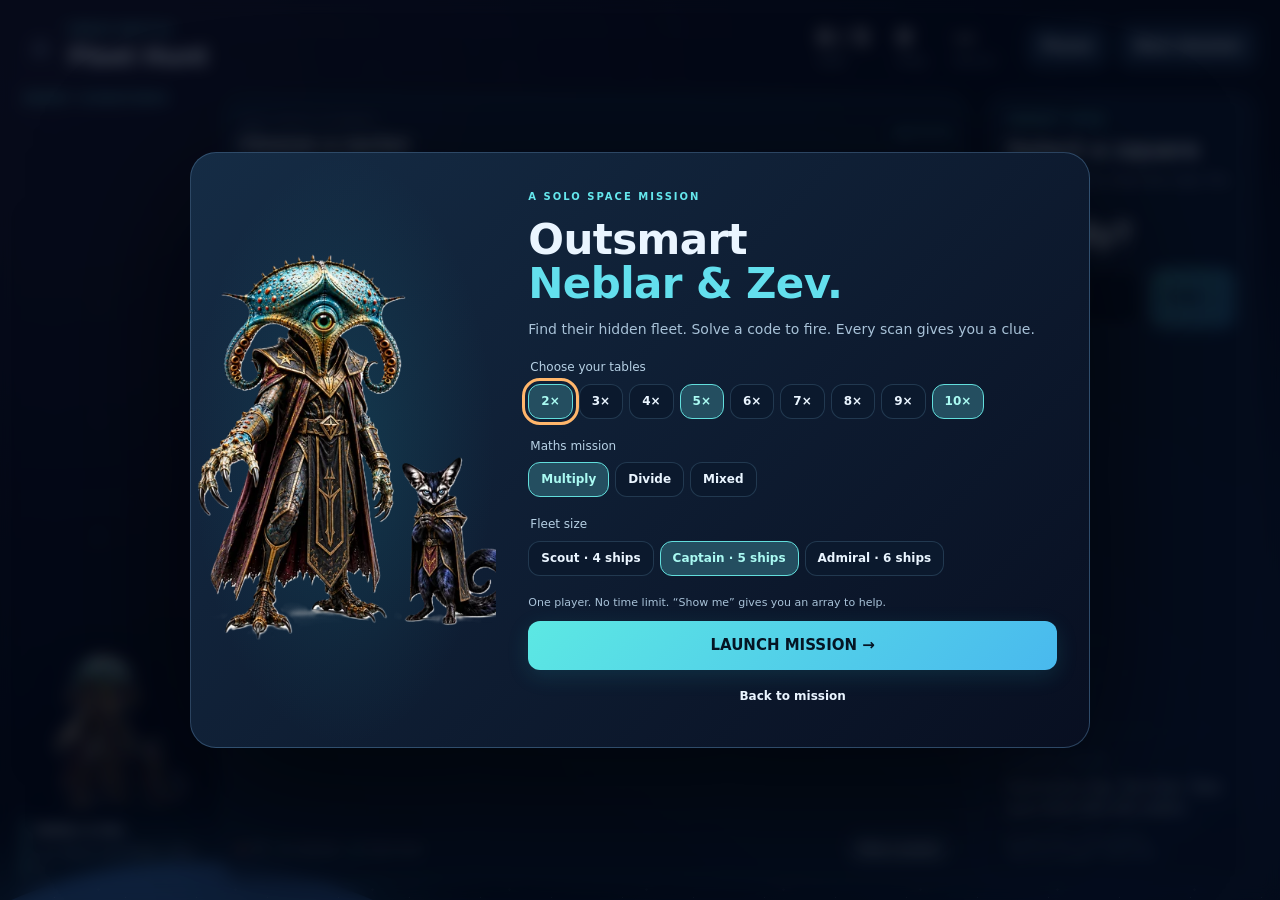
==== commit 5accb436: "Launch solo Fleet Hunt: quick maths firing with Neblar and Zev" ====
--- a/index.html
+++ b/index.html
@@ -1,164 +1 @@
-<!DOCTYPE html>
-<html lang="en">
-<head>
-<meta charset="UTF-8">
-<meta name="viewport" content="width=device-width, initial-scale=1.0">
-<title>BattleSpace: Classroom Tactical Command</title>
-<style>
-:root{--bg:#030711;--panel:rgba(9,18,34,.88);--panel2:rgba(7,14,28,.74);--line:#223556;--cyan:#35d8ff;--cyan2:#0b8cff;--amber:#ffb020;--red:#ff4d5a;--green:#25e2a4;--text:#f4f8ff;--muted:#89a0bd;--violet:#9b7bff;}
-*{box-sizing:border-box;user-select:none;font-family:Inter,'Segoe UI',system-ui,-apple-system,sans-serif}
-html,body{margin:0;min-height:100%;background:#02050b;color:var(--text)}
-body{min-height:100vh;overflow-x:hidden;background:
-radial-gradient(circle at 18% 20%,rgba(53,216,255,.08),transparent 24%),
-radial-gradient(circle at 82% 14%,rgba(155,123,255,.10),transparent 26%),
-radial-gradient(circle at 74% 82%,rgba(255,77,90,.055),transparent 23%),
-linear-gradient(180deg,#050a14 0%,#02050b 70%);}
-body:before{content:"";position:fixed;inset:0;pointer-events:none;opacity:.48;background-image:
-radial-gradient(circle,#fff 0 1px,transparent 1.4px),radial-gradient(circle,#8edfff 0 1px,transparent 1.2px),radial-gradient(circle,#fff 0 .7px,transparent 1px);background-size:117px 117px,173px 173px,89px 89px;background-position:13px 31px,51px 7px,76px 54px;animation:drift 80s linear infinite}
-@keyframes drift{to{background-position:240px 100px,-160px 220px,180px -90px}}
-.shell{width:min(1770px,calc(100vw - 16px));margin:8px auto 10px;position:relative;z-index:1;display:flex;flex-direction:column;height:calc(100vh - 16px)}
-.hud{display:grid;grid-template-columns:1.05fr 1.35fr 1fr;gap:8px;margin-bottom:8px}
-.hud-card{background:linear-gradient(180deg,rgba(16,29,51,.96),rgba(8,17,32,.94));border:1px solid #28405f;border-radius:14px;min-height:70px;padding:9px 14px;box-shadow:0 12px 36px rgba(0,0,0,.25),inset 0 1px rgba(255,255,255,.035)}
-.mission-brand{display:flex;align-items:center;gap:14px} .brand-mark{width:48px;height:48px;border-radius:50%;display:grid;place-items:center;border:1px solid rgba(53,216,255,.55);box-shadow:0 0 22px rgba(53,216,255,.18);background:radial-gradient(circle,rgba(53,216,255,.18),rgba(53,216,255,.03));font-size:24px}
-.kicker{font-size:11px;letter-spacing:1.8px;text-transform:uppercase;color:#7ea2ca;font-weight:800} .brand-title{font-size:20px;font-weight:950;letter-spacing:.8px} .brand-sub{font-size:12px;color:#8097b4;margin-top:2px}
-.hud-stat-row{display:grid;grid-template-columns:1fr 1fr;gap:14px;height:100%;align-items:center} .hud-stat{min-width:0} .stat-line{display:flex;justify-content:space-between;gap:8px;align-items:end} .stat-lbl{font-size:11px;color:#8aa4c3;text-transform:uppercase;letter-spacing:1px;font-weight:800} .stat-val{font-size:20px;font-weight:950} .bar{height:9px;border-radius:99px;background:#07111f;border:1px solid #1f3653;margin-top:7px;overflow:hidden} .bar-fill{height:100%;width:100%;border-radius:inherit;transition:width .35s ease;background:linear-gradient(90deg,var(--cyan2),var(--cyan));box-shadow:0 0 15px rgba(53,216,255,.5)} .bar-fill.enemy{background:linear-gradient(90deg,#c53646,var(--red));box-shadow:0 0 15px rgba(255,77,90,.4)} .bar-fill.shield{background:linear-gradient(90deg,#0fa977,var(--green));box-shadow:0 0 15px rgba(37,226,164,.4)}
-.phase-card{display:flex;align-items:center;justify-content:space-between;gap:12px} .phase-name{font-size:17px;font-weight:950;color:var(--cyan)} .phase-actions{display:flex;align-items:center;gap:7px;flex-wrap:wrap;justify-content:flex-end}.round-pill,.mode-pill{border:1px solid #29425f;border-radius:999px;padding:7px 11px;color:#cbd9ea;font-size:12px;font-weight:900;white-space:nowrap;background:#091425}.mode-pill{cursor:pointer;color:#8fffd5;border-color:#237a64}.mode-pill.hard{color:#ffd176;border-color:#8f651e}
-.deck{display:grid;grid-template-columns:258px minmax(0,1fr) minmax(0,1fr);gap:8px;align-items:stretch;flex:1;min-height:0}
-.panel{background:linear-gradient(180deg,rgba(13,25,45,.94),rgba(7,15,29,.9));border:1px solid #263b58;border-radius:16px;box-shadow:0 20px 50px rgba(0,0,0,.24),inset 0 1px rgba(255,255,255,.025);position:relative;overflow:hidden}
-.panel:before{content:"";position:absolute;inset:0;pointer-events:none;background:linear-gradient(120deg,rgba(255,255,255,.018),transparent 35%,rgba(53,216,255,.018));}
-.fleet{padding:12px;display:flex;flex-direction:column;gap:8px;min-height:0} .panel-head{display:flex;justify-content:space-between;align-items:center;margin-bottom:2px} .panel-title{font-size:14px;text-transform:uppercase;letter-spacing:1.25px;font-weight:950;color:#bdd0e9} .micro{font-size:10px;color:#617d9d;text-transform:uppercase;letter-spacing:1px;font-weight:800}
-.ship-card{border:1px solid #263a56;background:rgba(3,8,17,.72);border-radius:12px;overflow:hidden;position:relative;transition:.35s;min-height:156px} .ship-card.destroyed{filter:saturate(.2);border-color:rgba(255,77,90,.55)} .ship-card.destroyed .ship-art{opacity:.25;transform:translateY(8px) rotate(-2deg) scale(.96)} .ship-card.destroyed:after{content:"DESTROYED";position:absolute;inset:0;display:grid;place-items:center;font-size:22px;font-weight:1000;letter-spacing:2px;color:#ff7f89;text-shadow:0 0 18px #ff3546;background:linear-gradient(180deg,transparent,rgba(90,5,14,.17))}
-.ship-visual{height:92px;position:relative;display:flex;align-items:center;justify-content:center;background:radial-gradient(circle at 50% 55%,rgba(53,216,255,.09),transparent 57%)} .ship-art{max-height:88px;max-width:95%;object-fit:contain;transition:.4s;filter:drop-shadow(0 8px 9px rgba(0,0,0,.72))} .ship-card.damage .ship-art{animation:damageFlash .45s} @keyframes damageFlash{0%,100%{filter:drop-shadow(0 8px 9px rgba(0,0,0,.72))}45%{filter:drop-shadow(0 0 16px #ff4351) brightness(1.55)}}
-.ship-info{padding:7px 10px 10px;border-top:1px solid #17283f} .ship-top{display:flex;align-items:center;justify-content:space-between;gap:6px} .ship-name{font-size:12px;font-weight:950;color:#f4bd4e} .ship-role{font-size:9px;color:#6f89a8;text-transform:uppercase;font-weight:900;letter-spacing:.8px} .ship-bottom{display:flex;justify-content:space-between;align-items:center;margin-top:7px} .mini-grid{display:grid;gap:2px} .mini-cell{width:11px;height:11px;border-radius:2px;background:#1a2a40;border:1px solid #2a405f} .mini-cell.filled{background:#d84251;border-color:#ff6671;box-shadow:0 0 5px rgba(255,77,90,.55)} .hull-dots{display:flex;gap:4px} .hull-dot{width:8px;height:8px;border-radius:50%;background:#ff5361;box-shadow:0 0 7px rgba(255,77,90,.4)} .hull-dot.down{background:#26354a;box-shadow:none}
-.board{padding:10px 10px 8px;min-width:0;display:flex;flex-direction:column;min-height:0} .board-head{display:flex;justify-content:space-between;align-items:center;gap:10px;margin-bottom:7px} .board-title{font-size:15px;font-weight:1000;letter-spacing:.9px;text-transform:uppercase} .board-title.attack{color:var(--cyan)} .board-title.defense{color:var(--green)} .board-chip{font-size:10px;border:1px solid #2b4261;background:#07111f;border-radius:999px;padding:5px 9px;color:#9eb5d0;font-weight:900;letter-spacing:.7px;text-transform:uppercase}
-.scan-wrap{display:grid;grid-template-columns:20px minmax(0,1fr);grid-template-rows:16px minmax(0,1fr);gap:3px;flex:1;min-height:0} .coord-top{grid-column:2;display:grid;grid-template-columns:repeat(8,1fr);font-size:8px;color:#537395;text-align:center;font-weight:900;letter-spacing:.8px} .coord-left{grid-row:2;display:grid;grid-template-rows:repeat(8,1fr);font-size:8px;color:#537395;text-align:center;align-items:center;font-weight:900} .grid-8{grid-column:2;grid-row:2;display:grid;grid-template-columns:repeat(8,1fr);grid-template-rows:repeat(8,1fr);gap:4px;aspect-ratio:1;width:100%;height:100%;align-self:center;position:relative;min-height:0}
-.cell{position:relative;overflow:hidden;background:linear-gradient(180deg,rgba(6,15,28,.96),rgba(4,10,20,.96));border:1px solid #1b314c;border-radius:7px;display:flex;flex-direction:column;align-items:center;justify-content:center;min-width:0;font-size:clamp(13px,1.2vw,21px);font-weight:950;color:#f4f8ff;cursor:pointer;transition:.18s;box-shadow:inset 0 0 0 1px rgba(255,255,255,.008)} .cell:before{content:"";position:absolute;inset:0;background:linear-gradient(90deg,transparent 49%,rgba(53,216,255,.025) 50%,transparent 51%),linear-gradient(0deg,transparent 49%,rgba(53,216,255,.025) 50%,transparent 51%);pointer-events:none} .cell:hover:not(.locked):not(.disabled){border-color:#39d8ff;transform:translateY(-1px);box-shadow:0 0 13px rgba(53,216,255,.12)} .cell.disabled{cursor:default;color:#24364c;background:#050b15} .cell.primed{border-color:#ffb020;background:radial-gradient(circle,rgba(255,176,32,.16),rgba(7,12,20,.98));color:#ffd178;box-shadow:inset 0 0 16px rgba(255,176,32,.08),0 0 11px rgba(255,176,32,.08)} .cell.primed:after{content:"⌖";position:absolute;right:4px;top:1px;font-size:12px;color:#ffb020} .cell.misfire{border-color:#4a5a6d;color:#6f839b;background:#0a111b;font-size:clamp(9px,.8vw,13px)} .cell.hit{background:radial-gradient(circle,#ff7b51 0 12%,#d92d42 30%,#4a0812 73%);border-color:#ff7e88;color:white;box-shadow:0 0 18px rgba(255,77,90,.32)} .cell.ping{background:radial-gradient(circle,rgba(255,176,32,.22),rgba(15,14,11,.98));border-color:#d99824;color:#ffc45c} .cell.miss-clean{background:#050a12;border-color:#101c2c;color:#24405f} .p-num{font-size:1.35em;line-height:1} .p-lbl{font-size:.43em;letter-spacing:.8px;text-transform:uppercase;color:#dca94f;margin-top:2px} .cell.impact{animation:impact .38s ease} @keyframes impact{0%{transform:scale(.92);filter:brightness(2.3)}50%{transform:scale(1.08)}100%{transform:scale(1)}}
-.controls{display:flex;gap:8px;justify-content:center;margin-top:8px;min-height:40px} .btn{border:1px solid transparent;border-radius:9px;padding:10px 16px;font-size:11px;font-weight:1000;letter-spacing:.85px;text-transform:uppercase;color:white;cursor:pointer;transition:.16s;box-shadow:0 8px 18px rgba(0,0,0,.25)} .btn:hover:not(:disabled){filter:brightness(1.11);transform:translateY(-1px)} .btn:active:not(:disabled){transform:scale(.98)} .btn:disabled{background:#1b2a3c!important;color:#52677f!important;border-color:#283d57!important;box-shadow:none;cursor:not-allowed} .btn-fire{background:linear-gradient(135deg,#f04350,#ff8d2f);box-shadow:0 6px 18px rgba(240,67,80,.22)} .btn-defend{background:linear-gradient(135deg,#16b37f,#25e2a4);color:#03140f} .btn-blue{background:linear-gradient(135deg,#176eea,#35d8ff);color:#03121b} .btn-ghost{background:#18283d;border-color:#2d4460;color:#bdd0e8}
-.status-strip{min-height:34px;border:1px solid #24415f;border-radius:9px;background:rgba(5,13,24,.77);display:flex;align-items:center;justify-content:center;padding:5px 10px;text-align:center;font-size:10px;color:#9db7d4;font-weight:850;letter-spacing:.25px;margin-bottom:7px;line-height:1.25} .status-strip.alert{border-color:#a76e14;color:#ffd176;background:rgba(75,47,8,.25)} .status-strip.good{border-color:#158965;color:#8fffd5;background:rgba(4,70,51,.26)}
-.shield-topline{display:grid;grid-template-columns:minmax(0,1.25fr) minmax(260px,.95fr);gap:6px;align-items:stretch;margin-bottom:7px} .shield-topline .status-strip{margin-bottom:0} .def-metrics{display:grid;grid-template-columns:repeat(4,1fr);gap:5px} .metric{border:1px solid #20405b;background:#061322;border-radius:8px;text-align:center;padding:4px 3px;min-width:0} .metric .m-label{font-size:7px;text-transform:uppercase;color:#6685a6;font-weight:900;letter-spacing:.55px;white-space:nowrap} .metric .m-val{font-size:14px;font-weight:1000;color:#d9f8ef;margin-top:1px} .metric.target .m-val{color:#54efb9} .defense-idle{position:absolute;inset:64px 10px 52px;z-index:4;border:1px dashed #28435e;border-radius:12px;background:rgba(3,8,16,.74);display:flex;flex-direction:column;align-items:center;justify-content:center;text-align:center;padding:16px;color:#7190b2;backdrop-filter:blur(3px)} .defense-idle .shield-icon{font-size:46px;filter:drop-shadow(0 0 16px rgba(37,226,164,.23));margin-bottom:6px} .defense-idle strong{color:#b8d1e7;font-size:13px;letter-spacing:.7px} .defense-idle small{max-width:280px;line-height:1.35;margin-top:5px;font-size:11px}
-.cell.shield-drawn{background:radial-gradient(circle,rgba(37,226,164,.28),rgba(5,65,49,.74));border-color:#32e6aa;color:#c8ffeb;box-shadow:inset 0 0 18px rgba(37,226,164,.14),0 0 8px rgba(37,226,164,.08)} .cell.shield-drawn:after{content:"";position:absolute;width:45%;height:52%;border:2px solid #b9ffe4;border-top-left-radius:50%;border-top-right-radius:50%;border-bottom-left-radius:52%;border-bottom-right-radius:52%;opacity:.7;clip-path:polygon(50% 0,100% 16%,88% 75%,50% 100%,12% 75%,0 16%)}
-.modal-overlay{position:fixed;inset:0;z-index:1000;background:rgba(0,3,9,.82);display:flex;align-items:center;justify-content:center;padding:18px;backdrop-filter:blur(8px)} .modal{width:min(470px,95vw);background:linear-gradient(180deg,#10213a,#081323);border:1px solid #345478;border-radius:18px;padding:23px;box-shadow:0 28px 100px rgba(0,0,0,.65),0 0 40px rgba(53,216,255,.09);text-align:center} .modal h1,.modal h2{margin:0 0 8px} .modal p{color:#a8bad0;line-height:1.5;margin:8px 0 15px} .setup-modal{width:min(980px,96vw);text-align:left;padding:24px} .setup-layout{display:grid;grid-template-columns:minmax(0,1.1fr) minmax(280px,.9fr);gap:10px;align-items:center} .setup-copy{padding-right:8px} .setup-story{font-size:13px;color:#c7d6e8;background:rgba(6,16,31,.56);border:1px solid #29435f;border-radius:12px;padding:10px 12px;margin:10px 0 14px;line-height:1.45} .setup-story strong{color:#9beeff} .setup-art{display:flex;align-items:flex-end;justify-content:center;min-height:100%} .setup-art img{max-width:100%;max-height:520px;object-fit:contain;filter:drop-shadow(0 16px 26px rgba(0,0,0,.55))} .setup-grid{display:grid;grid-template-columns:1fr 1fr;gap:10px;margin:12px 0} .setup-option{border:1px solid #2a4261;background:#081426;border-radius:10px;padding:11px;text-align:left} .setup-option label{display:block;font-size:10px;color:#7791b0;text-transform:uppercase;font-weight:900;letter-spacing:.8px;margin-bottom:5px} .setup-option input{width:100%;font-size:25px;text-align:center;font-weight:950;background:transparent;border:none;color:white;outline:none} .diff-toggle{display:flex;gap:8px;margin:10px 0 14px} .diff-btn{flex:1;border:1px solid #2b4362;border-radius:9px;padding:10px;background:#081324;color:#86a1be;font-weight:900;cursor:pointer} .diff-btn.active{border-color:#35d8ff;color:#dff9ff;box-shadow:inset 0 0 20px rgba(53,216,255,.08)} .setup-note{font-size:11px!important;color:#718ba9!important;margin-top:0!important}
-.keypad-question{font-size:29px;font-weight:1000;color:#c8f7ff} .pad-display{height:58px;border:1px solid #2e4969;border-radius:9px;background:#050d18;color:white;font-size:32px;font-weight:1000;display:grid;place-items:center;margin:13px 0} .key-grid{display:grid;grid-template-columns:repeat(3,1fr);gap:7px} .pad-btn{border:1px solid #294360;background:#15263c;color:#eef7ff;border-radius:9px;padding:12px;font-size:18px;font-weight:950;cursor:pointer} .pad-btn.enter{grid-column:span 2;background:linear-gradient(135deg,#0b87f2,#35d8ff);color:#03111b} .pad-btn.clear{background:#82303b} .result-big{font-size:56px;margin:4px 0 0} .result-detail{white-space:pre-line}
-.toast{position:fixed;left:50%;top:94px;transform:translateX(-50%) translateY(-12px);z-index:1200;opacity:0;pointer-events:none;transition:.2s;background:rgba(4,12,23,.97);border:2px solid #2b496a;border-radius:14px;padding:13px 22px;color:#eaf7ff;font-weight:950;font-size:15px;letter-spacing:.35px;box-shadow:0 16px 44px rgba(0,0,0,.5);max-width:min(760px,90vw);text-align:center}.toast.show{opacity:1;transform:translateX(-50%) translateY(0)} .toast.danger{border-color:#d65a66;color:#ffd2d6;background:rgba(40,7,13,.97)} .toast.good{border-color:#1f9c74;color:#baffea;background:rgba(4,34,27,.97)}
-.new-mission{position:fixed;left:14px;bottom:14px;z-index:70;padding:10px 14px;font-size:10px}
-@media(max-width:1250px){.deck{grid-template-columns:220px 1fr 1fr}.ship-card{min-height:150px}.ship-visual{height:84px}.ship-art{max-height:80px}.shield-topline{grid-template-columns:1fr}.setup-modal{width:min(920px,96vw)}}
-@media(max-width:980px){body{overflow:auto}.shell{height:auto}.hud{grid-template-columns:1fr 1fr}.phase-card{grid-column:1/-1}.deck{grid-template-columns:1fr}.fleet{display:grid;grid-template-columns:repeat(3,1fr)}.fleet .panel-head{grid-column:1/-1}.ship-card{min-height:120px}.ship-visual{height:72px}.ship-art{max-height:68px}.grid-8{max-height:none}.setup-layout{grid-template-columns:1fr}.setup-copy{padding-right:0}.setup-art{order:-1;max-height:280px}.setup-art img{max-height:260px}.shield-topline{grid-template-columns:1fr}.new-mission{left:auto;right:12px;bottom:12px}}
-@media(min-width:981px){body{overflow:hidden}}</style>
-</head>
-<body>
-<div class="shell">
-  <div class="hud">
-    <div class="hud-card mission-brand"><div class="brand-mark">⌖</div><div><div class="kicker">Room 6 Tactical Network</div><div class="brand-title">BATTLESPACE</div><div class="brand-sub" id="mission-sub">Quick Mission · 3 guaranteed attack rounds · earn a 4th with perfect shielding</div></div></div>
-    <div class="hud-card"><div class="hud-stat-row">
-      <div class="hud-stat"><div class="stat-line"><span class="stat-lbl">Enemy Fleet Hull</span><span class="stat-val" id="disp-hull">11 / 11</span></div><div class="bar"><div class="bar-fill enemy" id="bar-hull"></div></div></div>
-      <div class="hud-stat"><div class="stat-line"><span class="stat-lbl">Class Shield</span><span class="stat-val" id="disp-shield">6 / 6</span></div><div class="bar"><div class="bar-fill shield" id="bar-shield"></div></div></div>
-    </div></div>
-    <div class="hud-card phase-card"><div><div class="kicker">Current Phase</div><div class="phase-name" id="phase-name">TARGETING</div><div class="brand-sub" id="crew-line">Crew responses 0 / 18 · 0 locks</div></div><div class="phase-actions"><button class="mode-pill" id="mode-pill" onclick="toggleTopDifficulty()">STANDARD</button><div class="round-pill" id="round-pill">ROUND 1 / 3</div></div></div>
-  </div>
-
-  <div class="deck">
-    <aside class="panel fleet" id="fleet-panel"><div class="panel-head"><div class="panel-title">Enemy Fleet</div><div class="micro">Tactical silhouettes</div></div></aside>
-
-    <section class="panel board" id="attack-panel">
-      <div class="board-head"><div class="board-title attack">⚡ Sector Targeting</div><div class="board-chip">Multiplication</div></div>
-      <div class="status-strip" id="attack-status">Each crew member selects one sector and solves its multiplication code.</div>
-      <div class="scan-wrap"><div></div><div class="coord-top" id="atk-col-labels"></div><div class="coord-left" id="atk-row-labels"></div><div class="grid-8" id="attack-grid"></div></div>
-      <div class="controls"><button class="btn btn-fire" id="btn-fire" disabled onclick="fireSalvo()">FIRE VOLLEY</button></div>
-    </section>
-
-    <section class="panel board" id="defense-panel">
-      <div class="board-head"><div class="board-title defense">🛡 Energy Shield Array</div><div class="board-chip">Area + Perimeter</div></div>
-      <div class="shield-topline"><div class="status-strip good" id="shield-req">STANDBY · Shield generator ready</div><div class="def-metrics"><div class="metric target"><div class="m-label">Target A</div><div class="m-val" id="target-area">—</div></div><div class="metric target"><div class="m-label">Target P</div><div class="m-val" id="target-perim">—</div></div><div class="metric"><div class="m-label">Current A</div><div class="m-val" id="current-area">—</div></div><div class="metric"><div class="m-label">Current P</div><div class="m-val" id="current-perim">—</div></div></div></div>
-      <div class="scan-wrap"><div></div><div class="coord-top" id="def-col-labels"></div><div class="coord-left" id="def-row-labels"></div><div class="grid-8" id="defense-grid"></div></div>
-      <div class="defense-idle" id="defense-idle"><div class="shield-icon">⬡</div><strong>SHIELD ON STANDBY</strong><small>After each attack round, build one connected shield shape. Get the area and perimeter exactly right to reduce damage and earn the bonus round.</small></div>
-      <div class="controls"><button class="btn btn-defend" id="btn-defend" disabled onclick="resolveDefense()">ENGAGE SHIELD</button><button class="btn btn-ghost" id="btn-clear" disabled onclick="clearDefenseDrawing()">CLEAR</button></div>
-    </section>
-  </div>
-</div>
-<button class="btn btn-blue new-mission" onclick="location.reload()">NEW MISSION</button>
-<div class="toast" id="toast"></div>
-
-<div class="modal-overlay" id="setup-modal">
-  <div class="modal setup-modal"><div class="setup-layout"><div class="setup-copy"><div class="kicker">5–10 minute classroom mission</div><h1 style="color:var(--cyan);font-size:30px;margin-bottom:4px">TACTICAL SETUP</h1><p>Destroy the alien fleet before <strong>Neblar</strong> and <strong>Zev</strong> can raid <strong>Room 6</strong> and steal the <strong>Gemstones from the Twiggynooks</strong>.</p><div class="setup-story"><strong>Mission Story:</strong> Neblar and Zev have launched an attack on Room 6. Each round, every crew member solves one multiplication code to lock a missile target. Then the class builds one connected area-and-perimeter shield to protect the room and try to earn an extra attack round.</div>
-    <div class="setup-grid"><div class="setup-option"><label>Crew members</label><input id="player-input" type="number" min="8" max="30" value="18"></div><div class="setup-option"><label>Mission format</label><input id="mission-format" value="3 + BONUS" disabled></div></div>
-    <div class="diff-toggle"><button class="diff-btn active" id="std-btn" onclick="setDifficulty(false)">STANDARD<br><span style="font-size:9px;font-weight:600">3 rounds · 4th if all 3 shields succeed</span></button><button class="diff-btn" id="hard-btn" onclick="setDifficulty(true)">HARDCORE<br><span style="font-size:9px;font-weight:600">2 rounds · 3rd only if both shields succeed</span></button></div>
-    <p class="setup-note" id="setup-note">STANDARD: Shield 10. Enemy fires 4. A perfect shield blocks 1. You always reach Round 3; three perfect shields leave 1 HP and unlock Round 4.</p>
-    <button class="btn btn-fire" style="width:100%" onclick="startGame()">ENGAGE FLEET</button></div><div class="setup-art"><img src="[data-uri]" alt="Neblar and Zev"></div></div>
-  </div>
-</div>
-    <div class="diff-toggle"><button class="diff-btn active" id="std-btn" onclick="setDifficulty(false)">STANDARD<br><span style="font-size:9px;font-weight:600">3 rounds · 4th if all 3 shields succeed</span></button><button class="diff-btn" id="hard-btn" onclick="setDifficulty(true)">HARDCORE<br><span style="font-size:9px;font-weight:600">2 rounds · 3rd only if both shields succeed</span></button></div>
-    <p class="setup-note" id="setup-note">STANDARD: Shield 10. Enemy fires 4. A perfect shield blocks 1. You always reach Round 3; three perfect shields leave 1 HP and unlock Round 4.</p>
-    <button class="btn btn-fire" style="width:100%" onclick="startGame()">ENGAGE FLEET</button>
-  </div>
-</div>
-
-<div class="modal-overlay" id="keypad-modal" style="display:none"><div class="modal"><div class="kicker">Target calibration</div><div class="keypad-question" id="pad-prompt">4 × 5 = ?</div><div class="pad-display" id="pad-display"></div><div class="key-grid">
-<button class="pad-btn" onclick="pressKey('1')">1</button><button class="pad-btn" onclick="pressKey('2')">2</button><button class="pad-btn" onclick="pressKey('3')">3</button><button class="pad-btn" onclick="pressKey('4')">4</button><button class="pad-btn" onclick="pressKey('5')">5</button><button class="pad-btn" onclick="pressKey('6')">6</button><button class="pad-btn" onclick="pressKey('7')">7</button><button class="pad-btn" onclick="pressKey('8')">8</button><button class="pad-btn" onclick="pressKey('9')">9</button><button class="pad-btn clear" onclick="clearKey()">C</button><button class="pad-btn" onclick="pressKey('0')">0</button><button class="pad-btn" onclick="closeKeypad()">✕</button><button class="pad-btn enter" onclick="commitTarget()">LOCK TARGET</button></div></div></div>
-
-<div class="modal-overlay" id="shield-result-modal" style="display:none"><div class="modal"><div class="result-big" id="sr-icon">🛡</div><h2 id="sr-title">SHIELD SUCCESS</h2><p class="result-detail" id="sr-msg"></p><button class="btn btn-blue" id="shield-next-btn" style="width:100%" onclick="advanceAfterDefense()">NEXT ATTACK ROUND</button></div></div>
-<div class="modal-overlay" id="outcome-modal" style="display:none"><div class="modal"><div class="result-big" id="outcome-icon">🏆</div><h1 id="outcome-title"></h1><p id="outcome-msg"></p><button class="btn btn-blue" style="width:100%" onclick="hideOutcomeModal()">VIEW FINAL SCANNERS</button></div></div>
-
-<script>
-const SHIP_IMAGES={lev:'[data-uri]',bas:'[data-uri]',rap:'[data-uri]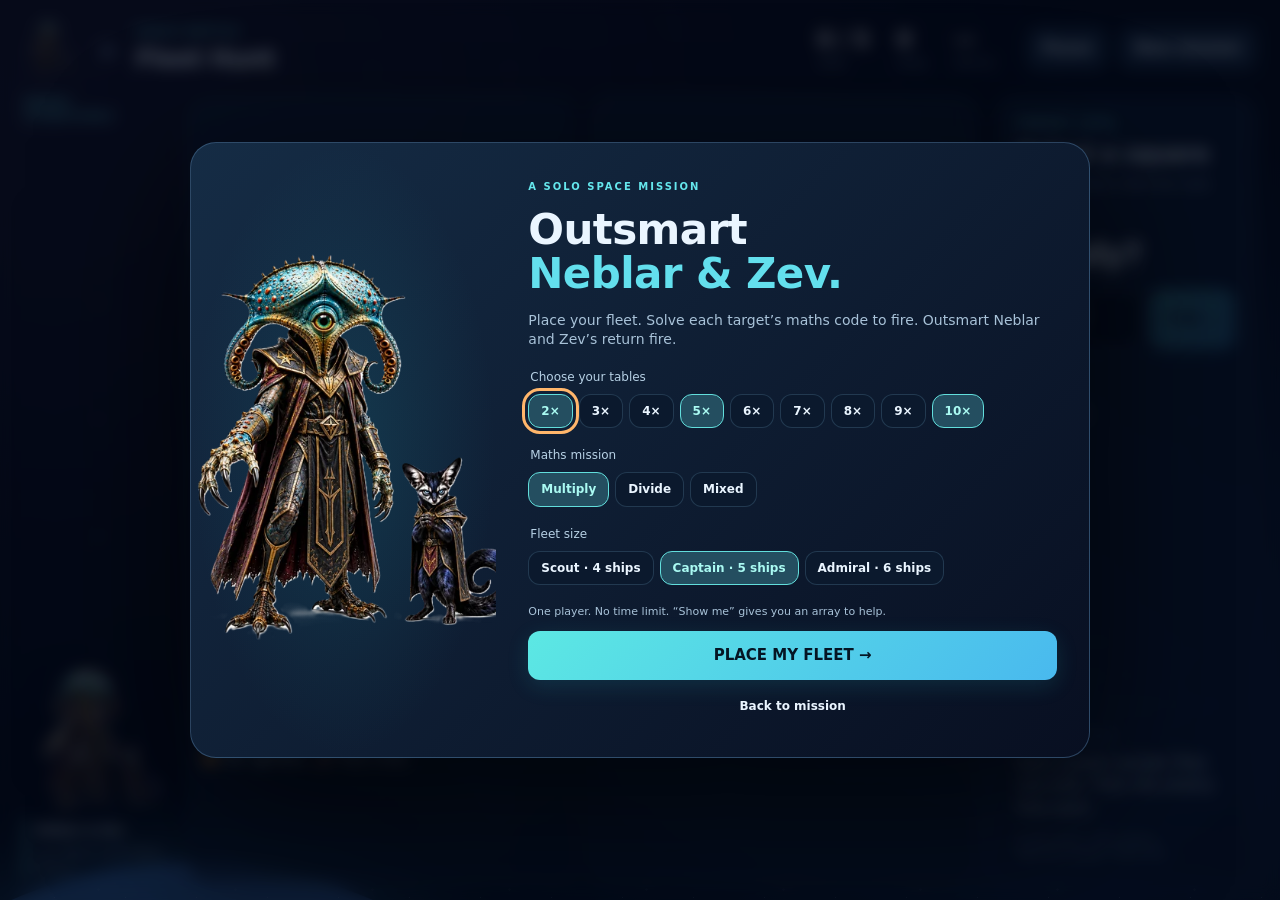
==== commit 0a23b533: "Rebuild Fleet Hunt with player placement, two boards and sector maths" ====
--- a/index.html
+++ b/index.html
@@ -1 +1 @@
-<!doctype html><html lang="en"><head><meta charset="utf-8"><meta name="viewport" content="width=device-width,initial-scale=1"><meta name="theme-color" content="#060c1b"><title>Space Battle · Fleet Hunt</title><link rel="stylesheet" href="fleet.css?v=1"></head><body><div class="nebula"></div><div class="planet"></div><div class="stars"></div><main class="app"><header><a href="/" class="home" aria-label="Vandawoods home">⌂</a><div class="brand"><small>SPACE BATTLE</small><h1>Fleet Hunt</h1></div><div class="hud"><span><b id="destroyed">0 / 5</b> ships</span><span><b id="shots">0</b> shots</span><span><b id="accuracy">—</b> first try</span></div><button id="pause">Pause</button><button id="settings">New mission</button></header><section class="play"><aside class="fleet"><div class="eyebrow">ENEMY SIGNATURES</div><div id="ships"></div><div class="command"><img id="commandArt" alt="Neblar and Zev"><div><b>Neblar & Zev</b><p id="taunt">Our fleet is out there. Find it.</p></div></div></aside><section class="scanner"><div class="scanner-top"><div><small>DEEP SPACE SCANNER</small><h2 id="boardTitle">Choose a sector</h2></div><span class="live">● ONLINE</span></div><div class="board-wrap"><div id="board" role="group" aria-label="Enemy space sectors"></div><div id="blast" aria-hidden="true"></div></div><div class="scanner-bottom"><span><i class="legend hit"></i> Hit</span><span><i class="legend miss"></i> Scanned</span><span><i class="legend ping"></i> Sonar lead</span><button id="autoTarget">Pick a sector</button></div></section><section class="console"><div class="eyebrow">TARGET LOCK</div><div id="sector">Select a square</div><p class="instruction" id="instruction">Choose a sector. Solve the code. Fire.</p><div id="question" class="question">Ready?</div><form id="answerForm"><label class="sr" for="answer">Missing number</label><input id="answer" type="text" inputmode="numeric" pattern="[0-9]*" autocomplete="off" maxlength="3" placeholder="?" disabled><button id="fire" class="primary" disabled>FIRE <small>↵</small></button></form><p id="feedback" role="status" aria-live="polite"></p><button id="help" class="secondary" disabled>Show me</button><div id="model" hidden></div><div class="comms"><span>MISSION COMMS</span><p id="message" aria-live="polite">Find every ship. No timer. Take your time with the maths.</p></div><p class="keys">Arrows move · Enter selects<br>Type your answer · Enter fires</p></section></section></main><dialog id="setup"><div class="setup-art"><img id="setupArt" alt="Neblar and Zev"></div><div class="setup-copy"><span class="eyebrow">A SOLO SPACE MISSION</span><h2>Outsmart<br><em>Neblar & Zev.</em></h2><p>Find their hidden fleet. Solve a code to fire. Every scan gives you a clue.</p><fieldset><legend>Choose your tables</legend><div id="tables" class="pills"></div></fieldset><fieldset><legend>Maths mission</legend><div class="pills" id="mathModes"><button type="button" data-mode="multiply" class="selected">Multiply</button><button type="button" data-mode="divide">Divide</button><button type="button" data-mode="mixed">Mixed</button></div></fieldset><fieldset><legend>Fleet size</legend><div class="pills" id="fleetModes"><button type="button" data-level="scout">Scout · 4 ships</button><button type="button" data-level="captain" class="selected">Captain · 5 ships</button><button type="button" data-level="admiral">Admiral · 6 ships</button></div></fieldset><p class="setup-note">One player. No time limit. “Show me” gives you an array to help.</p><button id="start" class="primary">LAUNCH MISSION →</button><button id="cancelSetup" class="text-button" hidden>Back to mission</button></div></dialog><dialog id="pauseDialog"><div class="dialog-body"><span class="eyebrow">FLIGHT HOLD</span><h2>Mission paused</h2><p>Your fleet hunt is safe here.</p><button id="resume" class="primary">Resume</button></div></dialog><dialog id="result"><div class="dialog-body"><span class="eyebrow">ALL SHIPS FOUND</span><h2>Sector secured.</h2><p>Neblar and Zev are retreating!</p><div id="report"></div><button id="playAgain" class="primary">New mission</button><button id="viewBoard">View scanner</button></div></dialog><script src="art.js?v=1"></script><script src="fleet.js?v=1"></script></body></html>
+<!doctype html><html lang="en"><head><meta charset="utf-8"><meta name="viewport" content="width=device-width,initial-scale=1"><meta name="theme-color" content="#060c1b"><title>Space Battle · Fleet Hunt</title><link rel="stylesheet" href="fleet.css?v=3"></head><body><div class="nebula"></div><div class="planet"></div><div class="stars"></div><main class="app"><header><img id="miniCommand" alt="Neblar and Zev"><a href="/" class="home" aria-label="Vandawoods home">⌂</a><div class="brand"><small>SPACE BATTLE</small><h1>Fleet Hunt</h1></div><div class="hud"><span><b id="destroyed">0 / 5</b> ships</span><span><b id="shots">0</b> shots</span><span><b id="accuracy">—</b> first try</span></div><button id="pause">Pause</button><button id="settings">New mission</button></header><section class="play"><aside class="fleet"><div class="eyebrow">ENEMY SIGNATURES</div><div id="ships"></div><div class="command"><img id="commandArt" alt="Neblar and Zev"><div><b>Neblar & Zev</b><p id="taunt">Our fleet is out there. Find it.</p></div></div></aside><div class="boards"><section class="scanner own"><div class="scanner-top"><div><small>YOUR DEFENCE</small><h2 id="ownTitle">Place your fleet</h2></div><button id="rotate">Rotate ↻</button></div><p id="placementInfo">Choose a square for your first ship.</p><div id="ownBoard" role="group" aria-label="Your fleet"></div><div class="placementButtons"><button id="restartPlace">Start over</button><button id="randomPlace">Auto-place</button><button id="battleStart" class="primary" disabled>START BATTLE →</button></div><div class="key"><span>💥 Hit</span><span>◉ Miss</span><span>🚀 Your ship</span></div></section><section class="scanner"><div class="scanner-top"><div><small>ENEMY WATERS · SPACE SECTORS</small><h2 id="boardTitle">Choose a sector</h2></div><span class="live">ENEMY FLEET</span></div><div id="enemyShapes" aria-label="Enemy ship shapes"></div><div class="board-wrap"><div id="board" role="group" aria-label="Enemy space sectors"></div><div id="blast" aria-hidden="true"></div></div><div class="scanner-bottom"><span><i class="legend hit"></i> Hit</span><span><i class="legend miss"></i> Scanned</span><button id="autoTarget">Choose target</button></div></section></div><section class="console"><div class="eyebrow">TARGET LOCK</div><div id="sector">Select a square</div><p class="instruction" id="instruction">Choose a sector. Solve the code. Fire.</p><div id="question" class="question">Ready?</div><form id="answerForm"><label class="sr" for="answer">Missing number</label><input id="answer" type="text" inputmode="numeric" pattern="[0-9]*" autocomplete="off" maxlength="3" placeholder="?" disabled><button id="fire" class="primary" disabled>FIRE <small>↵</small></button></form><p id="feedback" role="status" aria-live="polite"></p><button id="help" class="secondary" disabled>Show me</button><dialog id="model"></dialog><div class="comms"><span>MISSION COMMS</span><p id="message" aria-live="polite">Each correct answer fires one shot. Then the enemy fires back.</p></div><p class="keys">Arrows move · Enter selects<br>Type your answer · Enter fires</p></section></section></main><dialog id="setup"><div class="setup-art"><img id="setupArt" alt="Neblar and Zev"></div><div class="setup-copy"><span class="eyebrow">A SOLO SPACE MISSION</span><h2>Outsmart<br><em>Neblar & Zev.</em></h2><p>Place your fleet. Solve each target’s maths code to fire. Outsmart Neblar and Zev’s return fire.</p><fieldset><legend>Choose your tables</legend><div id="tables" class="pills"></div></fieldset><fieldset><legend>Maths mission</legend><div class="pills" id="mathModes"><button type="button" data-mode="multiply" class="selected">Multiply</button><button type="button" data-mode="divide">Divide</button><button type="button" data-mode="mixed">Mixed</button></div></fieldset><fieldset><legend>Fleet size</legend><div class="pills" id="fleetModes"><button type="button" data-level="scout">Scout · 4 ships</button><button type="button" data-level="captain" class="selected">Captain · 5 ships</button><button type="button" data-level="admiral">Admiral · 6 ships</button></div></fieldset><p class="setup-note">One player. No time limit. “Show me” gives you an array to help.</p><button id="start" class="primary">PLACE MY FLEET →</button><button id="cancelSetup" class="text-button" hidden>Back to mission</button></div></dialog><dialog id="pauseDialog"><div class="dialog-body"><span class="eyebrow">FLIGHT HOLD</span><h2>Mission paused</h2><p>Your fleet hunt is safe here.</p><button id="resume" class="primary">Resume</button></div></dialog><dialog id="result"><div class="dialog-body"><span class="eyebrow">ALL SHIPS FOUND</span><h2>Sector secured.</h2><p>Neblar and Zev are retreating!</p><div id="report"></div><button id="playAgain" class="primary">New mission</button><button id="viewBoard">View scanner</button></div></dialog><script src="art.js?v=1"></script><script src="fleet.js?v=3"></script></body></html>
--- a/fleet.css
+++ b/fleet.css
@@ -1 +1,5 @@
 :root{color-scheme:dark;--cyan:#65e7ed;--amber:#ffb66b;--ink:#eaf5ff;--muted:#8da8c4;--line:#45698566}*{box-sizing:border-box}body{margin:0;background:#050a15;color:var(--ink);font:15px/1.4 system-ui,Segoe UI,sans-serif;overflow:hidden}button,input{font:inherit}button{cursor:pointer;color:var(--ink);border:1px solid var(--line);background:#172a3f;border-radius:12px;padding:10px 14px;font-weight:650;transition:background .15s,transform .15s}button:hover:not(:disabled){background:#29445b}button:active:not(:disabled){transform:scale(.97)}button:disabled{cursor:default;opacity:.4}button:focus-visible,a:focus-visible,input:focus-visible{outline:3px solid var(--amber);outline-offset:3px}.nebula{position:fixed;inset:0;background:radial-gradient(ellipse at 78% 80%,#17366099,transparent 60%),radial-gradient(ellipse at 4% 10%,#503b683d,transparent 60%);pointer-events:none}.planet{position:fixed;width:70vw;height:70vw;border-radius:50%;bottom:-67vw;left:-20vw;box-shadow:0 -10px 80px #46b3ec50;background:#30619d;pointer-events:none}.stars{position:fixed;inset:0;opacity:.5;pointer-events:none;background-image:radial-gradient(circle,#d2edff 0 1px,transparent 1.3px),radial-gradient(circle,#adc6ea 0 .6px,transparent 1px);background-size:137px 117px,71px 97px;background-position:30px 12px,90px 73px}.app{position:relative;width:100%;height:100dvh;padding:18px 24px;display:flex;flex-direction:column;gap:18px;max-width:2000px;margin:auto}header{display:flex;align-items:center;gap:12px;flex:none}.home{text-decoration:none;color:#99b7d3;font-size:26px;padding:8px}.brand small,.eyebrow{font-size:10px;font-weight:800;letter-spacing:2px;color:var(--cyan)}h1{font-size:25px;letter-spacing:-1px;margin:0}h2{margin:0;font-size:23px;letter-spacing:-.6px}.hud{display:flex;gap:28px;margin-left:auto;margin-right:20px;font-size:11px;color:var(--muted)}.hud b{display:block;font-size:21px;color:white;font-variant-numeric:tabular-nums}.play{display:grid;grid-template-columns:180px minmax(300px,1fr) 270px;gap:18px;min-height:0;flex:1}.fleet{display:flex;flex-direction:column;min-height:0}.fleet>.eyebrow{margin-bottom:12px}.ship{display:flex;align-items:center;gap:8px;padding:9px 0;border-bottom:1px solid #30456260;min-height:60px;transition:opacity .4s}.ship img{width:68px;height:45px;object-fit:contain;filter:drop-shadow(0 5px 6px #0008)}.ship:nth-child(4) img{filter:hue-rotate(38deg) drop-shadow(0 5px 6px #0008)}.ship:nth-child(5) img{filter:hue-rotate(280deg) drop-shadow(0 5px 6px #0008)}.ship:nth-child(6) img{filter:hue-rotate(150deg) drop-shadow(0 5px 6px #0008)}.ship b{font-size:12px;display:block}.ship small{font-size:10px;color:var(--muted)}.ship.destroyed{opacity:.38}.ship.destroyed small{color:var(--cyan)}.command{margin-top:auto;position:relative;padding-top:10px}.command img{width:100%;max-height:160px;object-fit:contain;filter:drop-shadow(0 8px 15px #0008)}.command div{border-left:2px solid var(--cyan);padding-left:10px}.command b{font-size:12px}.command p{font-size:12px;color:var(--muted);margin:4px 0}.scanner{display:flex;flex-direction:column;border:1px solid #45698570;border-radius:22px;background:linear-gradient(160deg,#10243a99,#081727aa);box-shadow:0 20px 70px #0004;min-height:0;padding:16px}.scanner-top{display:flex;justify-content:space-between;align-items:center;gap:8px;margin-bottom:10px}.scanner-top small{color:#83a4c3;font-size:9px;letter-spacing:2px}.scanner-top h2{font-size:20px}.live{font-size:9px;letter-spacing:1px;color:var(--cyan)}.board-wrap{flex:1;min-height:0;position:relative;display:flex;align-items:center;justify-content:center}#board{width:min(100%,calc(100dvh - 220px));aspect-ratio:1;max-height:100%;display:grid;gap:5px;position:relative}.cell{min-height:0;min-width:0;padding:0;background:linear-gradient(135deg,#18314d90,#0a192bb3);border:1px solid #365a7d90;border-radius:9px;position:relative;display:flex;flex-direction:column;align-items:center;justify-content:center}.cell .coord{position:absolute;top:5px;left:6px;font-size:9px;color:#6e94b4;font-weight:500}.cell:hover:not(:disabled){background:#1d4962;box-shadow:inset 0 0 20px #53e3ed20}.cell.selected{border:2px solid #ffcb83;background:#5a42274d;box-shadow:0 0 20px #ffb96730}.cell.selected .coord{color:#ffcf91}.cell.hit{background:radial-gradient(circle,#d95b4770,#3e1c35);border-color:#fa8977;opacity:1}.cell.hit .symbol{font-size:22px;color:#ffcfad}.cell.miss{background:#071320aa;border-color:#213b54;opacity:1}.cell.miss .symbol{font-size:22px;color:#6ea4be}.cell.lead{border:2px solid #55e4d7;box-shadow:0 0 15px #4effd32d;animation:sonar 2s infinite}.cell.sunk{background:#1c3b40;border-color:#55c3ae}.cell .symbol{line-height:1;font-size:17px}.scanner-bottom{display:flex;gap:14px;align-items:center;font-size:10px;color:#9ab3c8;padding-top:10px}.scanner-bottom button{margin-left:auto;font-size:11px;padding:7px 11px}.legend{display:inline-block;width:6px;height:6px;border-radius:50%;margin-right:5px}.legend.hit{background:#fa8977}.legend.miss{background:#6ea4be}.legend.ping{background:#55e4d7}.console{display:flex;flex-direction:column;min-height:0;background:linear-gradient(180deg,#112238aa,#09142566);padding:20px;border-radius:22px;border:1px solid #42607f55}#sector{font-size:22px;font-weight:750;margin-top:8px}.instruction{color:var(--muted);font-size:12px;margin:6px 0 18px}.question{font-size:32px;font-weight:800;letter-spacing:-1px;white-space:nowrap;margin:5px 0 12px}form{display:flex;gap:8px}input{width:0;min-width:0;flex:1;background:#050d19;border:1px solid #52758e;border-radius:12px;color:white;padding:10px;font-size:27px;font-weight:700;text-align:center}.primary{background:linear-gradient(135deg,#5ce8e3,#49b9ee);color:#051524;border:0;font-weight:850;box-shadow:0 6px 22px #2ac5d624}.primary:hover:not(:disabled){background:#8cf6f3}.primary small{opacity:.6;margin-left:3px}#feedback{font-size:13px;min-height:36px;color:#ffca91;margin:10px 0 3px}.secondary{align-self:flex-start;background:transparent;padding:7px 10px;font-size:12px}#model{margin-top:10px;font-size:12px;color:#bcd8e9;max-height:150px;overflow:auto;background:#071528;padding:10px;border-radius:10px}.array{display:grid;gap:4px;width:max-content;margin:8px 0}.dot{width:10px;height:10px;border-radius:50%;background:#59ccda}.dot.group{background:#b695eb}.comms{margin-top:auto;padding-top:18px;border-top:1px solid #39547166}.comms span{font-size:9px;color:#6b92af;letter-spacing:2px}.comms p{font-size:14px;color:#d2e5f4;line-height:1.5;margin:6px 0}.keys{font-size:10px;color:#6989a4;margin:8px 0 0}dialog{color:var(--ink);border:1px solid #4f779c80;border-radius:26px;background:linear-gradient(135deg,#152c45,#080f21);padding:0;width:min(900px,94vw);max-height:94dvh;box-shadow:0 40px 150px #000a}dialog::backdrop{background:#020815b8;backdrop-filter:blur(8px)}#setup[open]{display:grid;grid-template-columns:34% 66%}.setup-art{display:flex;align-items:center;justify-content:center;background:radial-gradient(ellipse,#1b728144,transparent 70%);overflow:hidden}.setup-art img{width:130%;max-height:500px;object-fit:contain}.setup-copy{padding:32px}.setup-copy h2{font-size:42px;line-height:1.05;margin:12px 0}.setup-copy em{font-style:normal;color:#63dfed}.setup-copy>p{color:#a8c2d8;font-size:14px}.setup-copy fieldset{border:0;margin:19px 0;padding:0}.setup-copy legend{font-size:12px;color:#b7d1e5;margin-bottom:8px}.pills{display:flex;flex-wrap:wrap;gap:6px}.pills button{padding:8px 12px;font-size:12px;background:#0b192d}.pills button.selected{background:#244e60;border-color:#62dedc;color:#aafaf2}.setup-note{font-size:11px!important}.setup-copy>.primary{width:100%;padding:14px}.text-button{display:block;margin:8px auto 0;background:none;border:0;font-size:12px}.dialog-body{padding:35px;text-align:center}#pauseDialog,#result{width:min(500px,92vw)}.dialog-body h2{font-size:34px;margin:12px 0}.dialog-body p{color:var(--muted)}.dialog-body button{margin:8px 4px}#report{display:grid;grid-template-columns:1fr 1fr;gap:10px;margin:20px 0}#report div{background:#071528;border-radius:12px;padding:12px;color:var(--muted);font-size:12px}#report b{display:block;color:white;font-size:27px}.sr{position:absolute;width:1px;height:1px;overflow:hidden;clip:rect(0,0,0,0)}#blast{pointer-events:none;position:absolute;inset:0;opacity:0;background:radial-gradient(circle,#5ee9fb30,transparent 60%)}#blast.firing{animation:flash .35s ease-out}@keyframes flash{0%{opacity:1}100%{opacity:0}}@keyframes sonar{50%{box-shadow:0 0 20px #4effd34d}}@media(max-width:1100px){.play{grid-template-columns:135px minmax(270px,1fr) 230px;gap:10px}.app{padding:12px;gap:12px}.console{padding:14px}.ship img{width:45px}.command img{max-height:110px}.hud{gap:14px;margin-right:5px}.question{font-size:28px}#board{width:min(100%,calc(100dvh - 200px))}}@media(max-width:800px){body{overflow:auto}.app{height:auto;min-height:100dvh}.play{grid-template-columns:minmax(0,1fr) 240px}.fleet{display:none}.scanner{min-height:420px}header .hud{margin-left:auto}header .hud span:nth-child(3){display:none}header button{font-size:11px;padding:8px}#board{width:100%;max-height:none}.scanner-bottom{flex-wrap:wrap;gap:8px}.brand h1{font-size:20px}.setup-copy{padding:24px}}@media(max-width:590px){.play{grid-template-columns:1fr}.scanner{min-height:0;padding:12px}.board-wrap{min-height:280px}.console{gap:0}.console .comms{margin-top:12px;padding-top:10px}.console .keys{display:none}.question{font-size:30px;margin:8px 0}.instruction{margin-bottom:5px}#feedback{min-height:20px}.hud{gap:10px}.hud b{font-size:17px}header{gap:6px}.home{display:none}header .brand small{font-size:8px}.app{padding:8px}header button{padding:7px 8px}#setup[open]{grid-template-columns:1fr}.setup-art{display:none}.setup-copy h2{font-size:34px}.setup-copy{padding:22px}.cell .coord{font-size:8px;top:3px;left:4px}}@media(prefers-reduced-motion:reduce){*,*:before,*:after{animation:none!important;transition:none!important}}
+.boards{display:grid;grid-template-columns:1fr 1fr;gap:12px;min-height:0}.play{grid-template-columns:145px minmax(0,1fr) 260px}.scanner{padding:12px;justify-content:center}.scanner-top h2{font-size:18px}.board-wrap{flex:0 1 auto}#board,#ownBoard{width:100%;aspect-ratio:1;display:grid;gap:4px;max-height:none}.cell{aspect-ratio:1}.own{justify-content:center}.occupied{background:linear-gradient(135deg,#2d7691,#23566a);border:2px solid #8be4fc}.occupied .symbol{color:#c9f6ff;font-size:22px}.placementButtons{display:flex;flex-wrap:wrap;gap:6px;margin-top:12px}.placementButtons[hidden]{display:none}.placementButtons button{font-size:11px;padding:8px}.key{display:flex;gap:10px;font-size:12px;margin-top:12px;flex-wrap:wrap}#placementInfo{font-size:12px;color:#c2e2f5;min-height:38px}.ship small{font-size:12px;display:block}.ship img{width:42px}.ship{gap:5px}.ship b{font-size:10px}.hit .symbol,.miss .symbol{font-size:clamp(16px,2vw,30px)!important}.impact{animation:impact .7s ease-out}.placed{animation:deploy .6s ease-out}.sunk{box-shadow:inset 0 0 14px #ff8b4b;background:#562a3e!important}.sunk:after{content:'✕';position:absolute;right:3px;bottom:0;color:#fff}.cell.lead{animation:none;border:1px solid #365a7d90;box-shadow:none}#model{max-height:350px;overflow:auto;font-size:15px;padding:12px}.array{width:100%;gap:5px}.dot{width:100%;height:auto;aspect-ratio:1;min-width:14px;max-width:25px}.console{overflow:auto}.comms p{font-size:15px}.scanner-bottom{font-size:12px;flex-wrap:wrap}.board-wrap{min-height:0}.live{display:none}@keyframes impact{0%{transform:scale(.7);filter:brightness(4)}40%{transform:scale(1.18)}100%{transform:scale(1)}}@keyframes deploy{0%{transform:translateY(-15px);opacity:.2}100%{transform:translateY(0);opacity:1}}@media(max-width:1250px){.fleet{display:none}.play{grid-template-columns:minmax(0,1fr) 250px}}@media(max-width:850px){.play{grid-template-columns:1fr}.boards{grid-template-columns:1fr 1fr}.console{min-height:280px}.app{height:auto;overflow:auto}body{overflow:auto}.scanner{min-height:0}}@media(max-width:500px){.boards{gap:6px}.scanner{padding:7px;border-radius:12px}.cell .coord{font-size:6px}.scanner-top h2{font-size:14px}.scanner-top small{font-size:7px}#rotate{padding:4px;font-size:10px}.key{font-size:10px;gap:5px}.cell .symbol{font-size:12px!important}.placementButtons button{font-size:9px;padding:5px}.scanner-bottom{font-size:9px}.scanner-bottom button{font-size:9px}}
+#enemyShapes{display:flex;gap:10px;flex-wrap:wrap;margin:0 0 12px;color:#ffc28a}.shape{letter-spacing:2px;background:#2a3142;padding:3px 6px;border-radius:5px;font-size:12px}.shape.done{opacity:.35;text-decoration:line-through}
+.question{white-space:normal;overflow-wrap:anywhere}.console{overflow-x:hidden}#miniCommand{width:55px;height:60px;object-fit:contain}#model{width:min(560px,92vw);max-height:90dvh;padding:28px;font-size:19px;border:1px solid #65e7ed}#model .array{gap:8px;max-width:430px;margin:20px auto}#model .dot{max-width:30px;min-width:16px}#model h2{margin-bottom:12px}#model span{display:block}#closeArray{display:block;margin:20px auto 0}#model::backdrop{background:#020814df}.key{font-size:15px}.own .occupied{position:relative}.shape{font-size:15px}
+.occupied{border-color:var(--hull);background:color-mix(in srgb,var(--hull) 24%,#0b2337)}.occupied .symbol{color:var(--hull)}
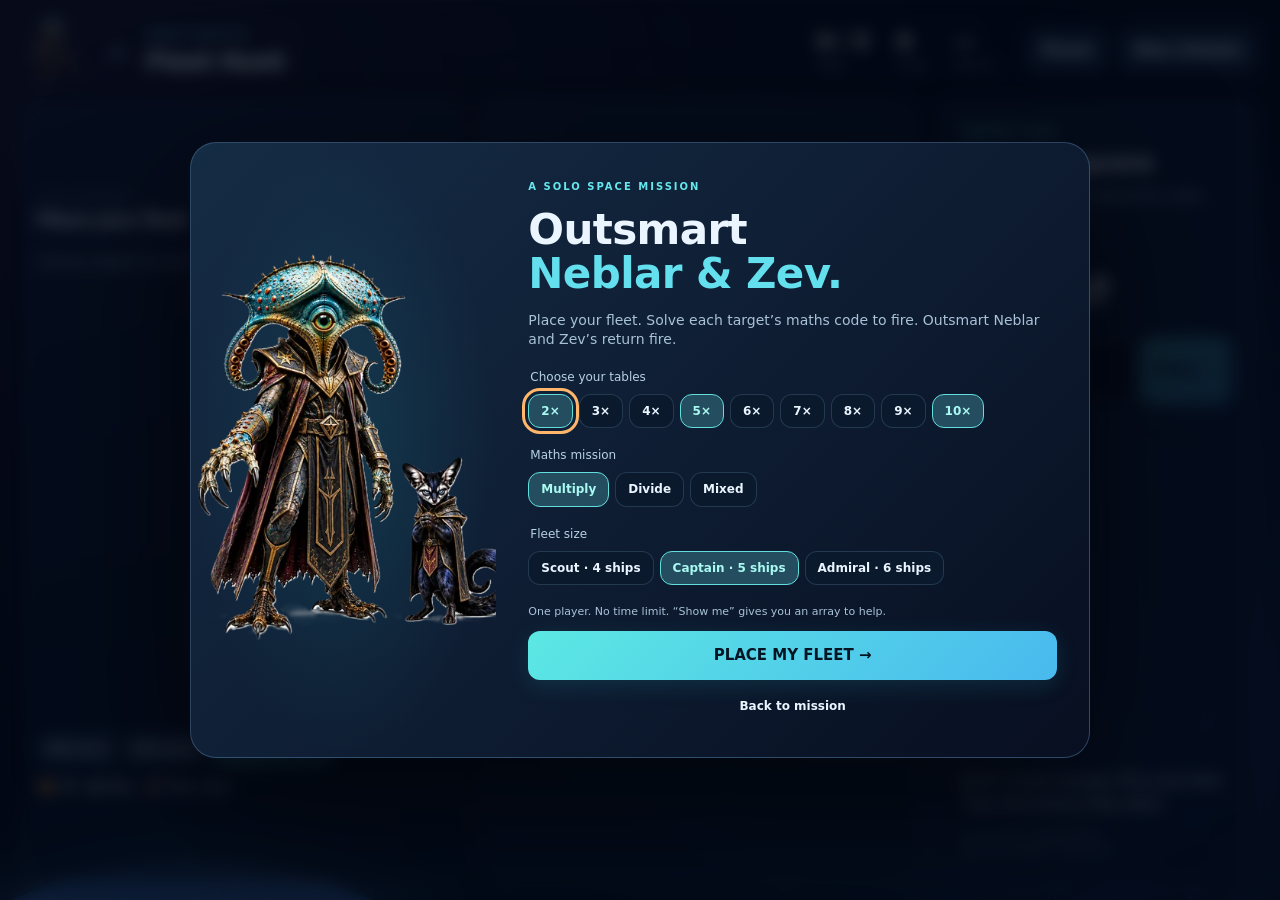
==== commit faf9bfb3: "Clarify target state, show continuous craft and reveal wrecks" ====
--- a/index.html
+++ b/index.html
@@ -1 +1 @@
-<!doctype html><html lang="en"><head><meta charset="utf-8"><meta name="viewport" content="width=device-width,initial-scale=1"><meta name="theme-color" content="#060c1b"><title>Space Battle · Fleet Hunt</title><link rel="stylesheet" href="fleet.css?v=3"></head><body><div class="nebula"></div><div class="planet"></div><div class="stars"></div><main class="app"><header><img id="miniCommand" alt="Neblar and Zev"><a href="/" class="home" aria-label="Vandawoods home">⌂</a><div class="brand"><small>SPACE BATTLE</small><h1>Fleet Hunt</h1></div><div class="hud"><span><b id="destroyed">0 / 5</b> ships</span><span><b id="shots">0</b> shots</span><span><b id="accuracy">—</b> first try</span></div><button id="pause">Pause</button><button id="settings">New mission</button></header><section class="play"><aside class="fleet"><div class="eyebrow">ENEMY SIGNATURES</div><div id="ships"></div><div class="command"><img id="commandArt" alt="Neblar and Zev"><div><b>Neblar & Zev</b><p id="taunt">Our fleet is out there. Find it.</p></div></div></aside><div class="boards"><section class="scanner own"><div class="scanner-top"><div><small>YOUR DEFENCE</small><h2 id="ownTitle">Place your fleet</h2></div><button id="rotate">Rotate ↻</button></div><p id="placementInfo">Choose a square for your first ship.</p><div id="ownBoard" role="group" aria-label="Your fleet"></div><div class="placementButtons"><button id="restartPlace">Start over</button><button id="randomPlace">Auto-place</button><button id="battleStart" class="primary" disabled>START BATTLE →</button></div><div class="key"><span>💥 Hit</span><span>◉ Miss</span><span>🚀 Your ship</span></div></section><section class="scanner"><div class="scanner-top"><div><small>ENEMY WATERS · SPACE SECTORS</small><h2 id="boardTitle">Choose a sector</h2></div><span class="live">ENEMY FLEET</span></div><div id="enemyShapes" aria-label="Enemy ship shapes"></div><div class="board-wrap"><div id="board" role="group" aria-label="Enemy space sectors"></div><div id="blast" aria-hidden="true"></div></div><div class="scanner-bottom"><span><i class="legend hit"></i> Hit</span><span><i class="legend miss"></i> Scanned</span><button id="autoTarget">Choose target</button></div></section></div><section class="console"><div class="eyebrow">TARGET LOCK</div><div id="sector">Select a square</div><p class="instruction" id="instruction">Choose a sector. Solve the code. Fire.</p><div id="question" class="question">Ready?</div><form id="answerForm"><label class="sr" for="answer">Missing number</label><input id="answer" type="text" inputmode="numeric" pattern="[0-9]*" autocomplete="off" maxlength="3" placeholder="?" disabled><button id="fire" class="primary" disabled>FIRE <small>↵</small></button></form><p id="feedback" role="status" aria-live="polite"></p><button id="help" class="secondary" disabled>Show me</button><dialog id="model"></dialog><div class="comms"><span>MISSION COMMS</span><p id="message" aria-live="polite">Each correct answer fires one shot. Then the enemy fires back.</p></div><p class="keys">Arrows move · Enter selects<br>Type your answer · Enter fires</p></section></section></main><dialog id="setup"><div class="setup-art"><img id="setupArt" alt="Neblar and Zev"></div><div class="setup-copy"><span class="eyebrow">A SOLO SPACE MISSION</span><h2>Outsmart<br><em>Neblar & Zev.</em></h2><p>Place your fleet. Solve each target’s maths code to fire. Outsmart Neblar and Zev’s return fire.</p><fieldset><legend>Choose your tables</legend><div id="tables" class="pills"></div></fieldset><fieldset><legend>Maths mission</legend><div class="pills" id="mathModes"><button type="button" data-mode="multiply" class="selected">Multiply</button><button type="button" data-mode="divide">Divide</button><button type="button" data-mode="mixed">Mixed</button></div></fieldset><fieldset><legend>Fleet size</legend><div class="pills" id="fleetModes"><button type="button" data-level="scout">Scout · 4 ships</button><button type="button" data-level="captain" class="selected">Captain · 5 ships</button><button type="button" data-level="admiral">Admiral · 6 ships</button></div></fieldset><p class="setup-note">One player. No time limit. “Show me” gives you an array to help.</p><button id="start" class="primary">PLACE MY FLEET →</button><button id="cancelSetup" class="text-button" hidden>Back to mission</button></div></dialog><dialog id="pauseDialog"><div class="dialog-body"><span class="eyebrow">FLIGHT HOLD</span><h2>Mission paused</h2><p>Your fleet hunt is safe here.</p><button id="resume" class="primary">Resume</button></div></dialog><dialog id="result"><div class="dialog-body"><span class="eyebrow">ALL SHIPS FOUND</span><h2>Sector secured.</h2><p>Neblar and Zev are retreating!</p><div id="report"></div><button id="playAgain" class="primary">New mission</button><button id="viewBoard">View scanner</button></div></dialog><script src="art.js?v=1"></script><script src="fleet.js?v=3"></script></body></html>
+<!doctype html><html lang="en"><head><meta charset="utf-8"><meta name="viewport" content="width=device-width,initial-scale=1"><meta name="theme-color" content="#060c1b"><title>Space Battle · Fleet Hunt</title><link rel="stylesheet" href="fleet.css?v=4"></head><body><div class="nebula"></div><div class="planet"></div><div class="stars"></div><main class="app"><header><img id="miniCommand" alt="Neblar and Zev"><a href="/" class="home" aria-label="Vandawoods home">⌂</a><div class="brand"><small>SPACE BATTLE</small><h1>Fleet Hunt</h1></div><div class="hud"><span><b id="destroyed">0 / 5</b> ships</span><span><b id="shots">0</b> shots</span><span><b id="accuracy">—</b> first try</span></div><button id="pause">Pause</button><button id="settings">New mission</button></header><section class="play"><aside class="fleet"><div class="eyebrow">ENEMY SIGNATURES</div><div id="ships"></div><div class="command"><img id="commandArt" alt="Neblar and Zev"><div><b>Neblar & Zev</b><p id="taunt">Our fleet is out there. Find it.</p></div></div></aside><div class="boards"><section class="scanner own"><div class="scanner-top"><div><small>YOUR DEFENCE</small><h2 id="ownTitle">Place your fleet</h2></div><button id="rotate">Rotate ↻</button></div><p id="placementInfo">Choose a square for your first ship.</p><div class="grid-shell"><div id="ownBoard" role="group" aria-label="Your fleet"></div><div id="ownCraft" class="craft-layer" aria-hidden="true"></div></div><div class="placementButtons"><button id="restartPlace">Start over</button><button id="randomPlace">Auto-place</button><button id="battleStart" class="primary" disabled>START BATTLE →</button></div><div class="key"><span>💥 Hit</span><span>◉ Miss</span><span>🚀 Your ship</span></div></section><section class="scanner"><div class="scanner-top"><div><small>ENEMY WATERS · SPACE SECTORS</small><h2 id="boardTitle">Choose a sector</h2></div><span class="live">ENEMY FLEET</span></div><div id="enemyShapes" aria-label="Enemy ship shapes"></div><div class="board-wrap"><div id="board" role="group" aria-label="Enemy space sectors"></div><div id="enemyCraft" class="craft-layer" aria-hidden="true"></div><div id="blast" aria-hidden="true"></div></div><div class="scanner-bottom"><span><i class="legend hit"></i> Hit</span><span><i class="legend miss"></i> Scanned</span><button id="autoTarget">Choose target</button></div></section></div><section class="console"><div class="eyebrow">TARGET LOCK</div><div id="sector">Select a square</div><p class="instruction" id="instruction">Choose a sector. Solve the code. Fire.</p><div id="question" class="question">Ready?</div><form id="answerForm"><label class="sr" for="answer">Missing number</label><input id="answer" type="text" inputmode="numeric" pattern="[0-9]*" autocomplete="off" maxlength="3" placeholder="?" disabled><button id="fire" class="primary" disabled>FIRE <small>↵</small></button></form><p id="feedback" role="status" aria-live="polite"></p><button id="help" class="secondary" disabled>Show me</button><dialog id="model"></dialog><div class="comms"><span>MISSION COMMS</span><p id="message" aria-live="polite">Each correct answer fires one shot. Then the enemy fires back.</p></div><p class="keys">Arrows move · Enter selects<br>Type your answer · Enter fires</p></section></section></main><dialog id="setup"><div class="setup-art"><img id="setupArt" alt="Neblar and Zev"></div><div class="setup-copy"><span class="eyebrow">A SOLO SPACE MISSION</span><h2>Outsmart<br><em>Neblar & Zev.</em></h2><p>Place your fleet. Solve each target’s maths code to fire. Outsmart Neblar and Zev’s return fire.</p><fieldset><legend>Choose your tables</legend><div id="tables" class="pills"></div></fieldset><fieldset><legend>Maths mission</legend><div class="pills" id="mathModes"><button type="button" data-mode="multiply" class="selected">Multiply</button><button type="button" data-mode="divide">Divide</button><button type="button" data-mode="mixed">Mixed</button></div></fieldset><fieldset><legend>Fleet size</legend><div class="pills" id="fleetModes"><button type="button" data-level="scout">Scout · 4 ships</button><button type="button" data-level="captain" class="selected">Captain · 5 ships</button><button type="button" data-level="admiral">Admiral · 6 ships</button></div></fieldset><p class="setup-note">One player. No time limit. “Show me” gives you an array to help.</p><button id="start" class="primary">PLACE MY FLEET →</button><button id="cancelSetup" class="text-button" hidden>Back to mission</button></div></dialog><dialog id="pauseDialog"><div class="dialog-body"><span class="eyebrow">FLIGHT HOLD</span><h2>Mission paused</h2><p>Your fleet hunt is safe here.</p><button id="resume" class="primary">Resume</button></div></dialog><dialog id="result"><div class="dialog-body"><span class="eyebrow">ALL SHIPS FOUND</span><h2>Sector secured.</h2><p>Neblar and Zev are retreating!</p><div id="report"></div><button id="playAgain" class="primary">New mission</button><button id="viewBoard">View scanner</button></div></dialog><script src="art.js?v=1"></script><script src="fleet.js?v=4"></script></body></html>
--- a/fleet.css
+++ b/fleet.css
@@ -3,3 +3,7 @@
 #enemyShapes{display:flex;gap:10px;flex-wrap:wrap;margin:0 0 12px;color:#ffc28a}.shape{letter-spacing:2px;background:#2a3142;padding:3px 6px;border-radius:5px;font-size:12px}.shape.done{opacity:.35;text-decoration:line-through}
 .question{white-space:normal;overflow-wrap:anywhere}.console{overflow-x:hidden}#miniCommand{width:55px;height:60px;object-fit:contain}#model{width:min(560px,92vw);max-height:90dvh;padding:28px;font-size:19px;border:1px solid #65e7ed}#model .array{gap:8px;max-width:430px;margin:20px auto}#model .dot{max-width:30px;min-width:16px}#model h2{margin-bottom:12px}#model span{display:block}#closeArray{display:block;margin:20px auto 0}#model::backdrop{background:#020814df}.key{font-size:15px}.own .occupied{position:relative}.shape{font-size:15px}
 .occupied{border-color:var(--hull);background:color-mix(in srgb,var(--hull) 24%,#0b2337)}.occupied .symbol{color:var(--hull)}
+/* Fleet Hunt tactical clarity revision */
+.fleet{display:none!important}.play{grid-template-columns:minmax(0,1fr) 320px;gap:16px}.console{padding:24px}.question{font-size:38px;line-height:1.2;margin:22px 0}.instruction{font-size:15px;line-height:1.5}.console input{font-size:32px;min-height:65px}.console .primary{font-size:17px}.grid-shell{position:relative;width:100%;aspect-ratio:1}.board-wrap{position:relative;aspect-ratio:1;width:100%}.craft-layer{position:absolute;inset:0;pointer-events:none;z-index:2}.craft{position:absolute;display:flex;align-items:center;justify-content:center;filter:drop-shadow(0 3px 5px #000);padding:3px;animation:craftIn .6s ease-out}.craft img{width:100%;height:100%;object-fit:fill}.craft.vertical img{position:absolute;width:260%;height:33%;transform:rotate(90deg);object-fit:fill}.craft span{position:absolute;bottom:2px;left:0;right:0;text-align:center;font-weight:900;font-size:10px;color:#ffd4ab;text-shadow:0 1px 5px black;letter-spacing:2px}.craft.wreck{filter:grayscale(1) brightness(.6) drop-shadow(0 0 8px #ff782a)}.craft.wreck img{opacity:.8}.occupied{background:#10293b;border:1px solid #486b87}.cell.hit,.cell.miss{z-index:3;background-color:transparent}.cell.hit .symbol,.cell.miss .symbol{position:relative;z-index:4;text-shadow:0 0 12px #000}.cell.sunk{background:#4c26344d!important}.sunk:after{display:none}.cell:focus-visible{outline:2px dashed #f5ddb5;outline-offset:-3px;box-shadow:none}.cell.selected{outline:none;border:3px solid #ffd395;box-shadow:inset 0 0 22px #ffc97730}.cell:hover:not(:disabled){background:#ffffff08;box-shadow:none}.impact .symbol{animation:blastGrow .7s ease-out}.shot-board{animation:boardFire .45s ease-out}.key{font-size:14px}#enemyShapes{justify-content:center}.shape{font-size:16px}#miniCommand{width:65px;height:65px}@keyframes blastGrow{0%{transform:scale(.1);opacity:0}35%{transform:scale(2);opacity:1}100%{transform:scale(1)}}@keyframes boardFire{0%{filter:brightness(1.5)}100%{filter:brightness(1)}}@keyframes craftIn{0%{opacity:0;transform:translateY(-12px)}100%{opacity:1;transform:translateY(0)}}@media(max-width:1050px){.play{grid-template-columns:minmax(0,1fr) 270px}.console{padding:16px}.question{font-size:32px}.console input{min-height:55px}}@media(max-width:850px){.play{grid-template-columns:1fr}.console{min-height:300px}.boards{grid-template-columns:1fr 1fr}.question{margin:12px 0}.craft span{font-size:8px}}
+.craft img{object-fit:contain}.craft.vertical img{width:calc(100% * var(--length));height:calc(100% / var(--length));object-fit:contain}
+.craft{animation:none}.craft.deploy{animation:craftIn .6s ease-out}
